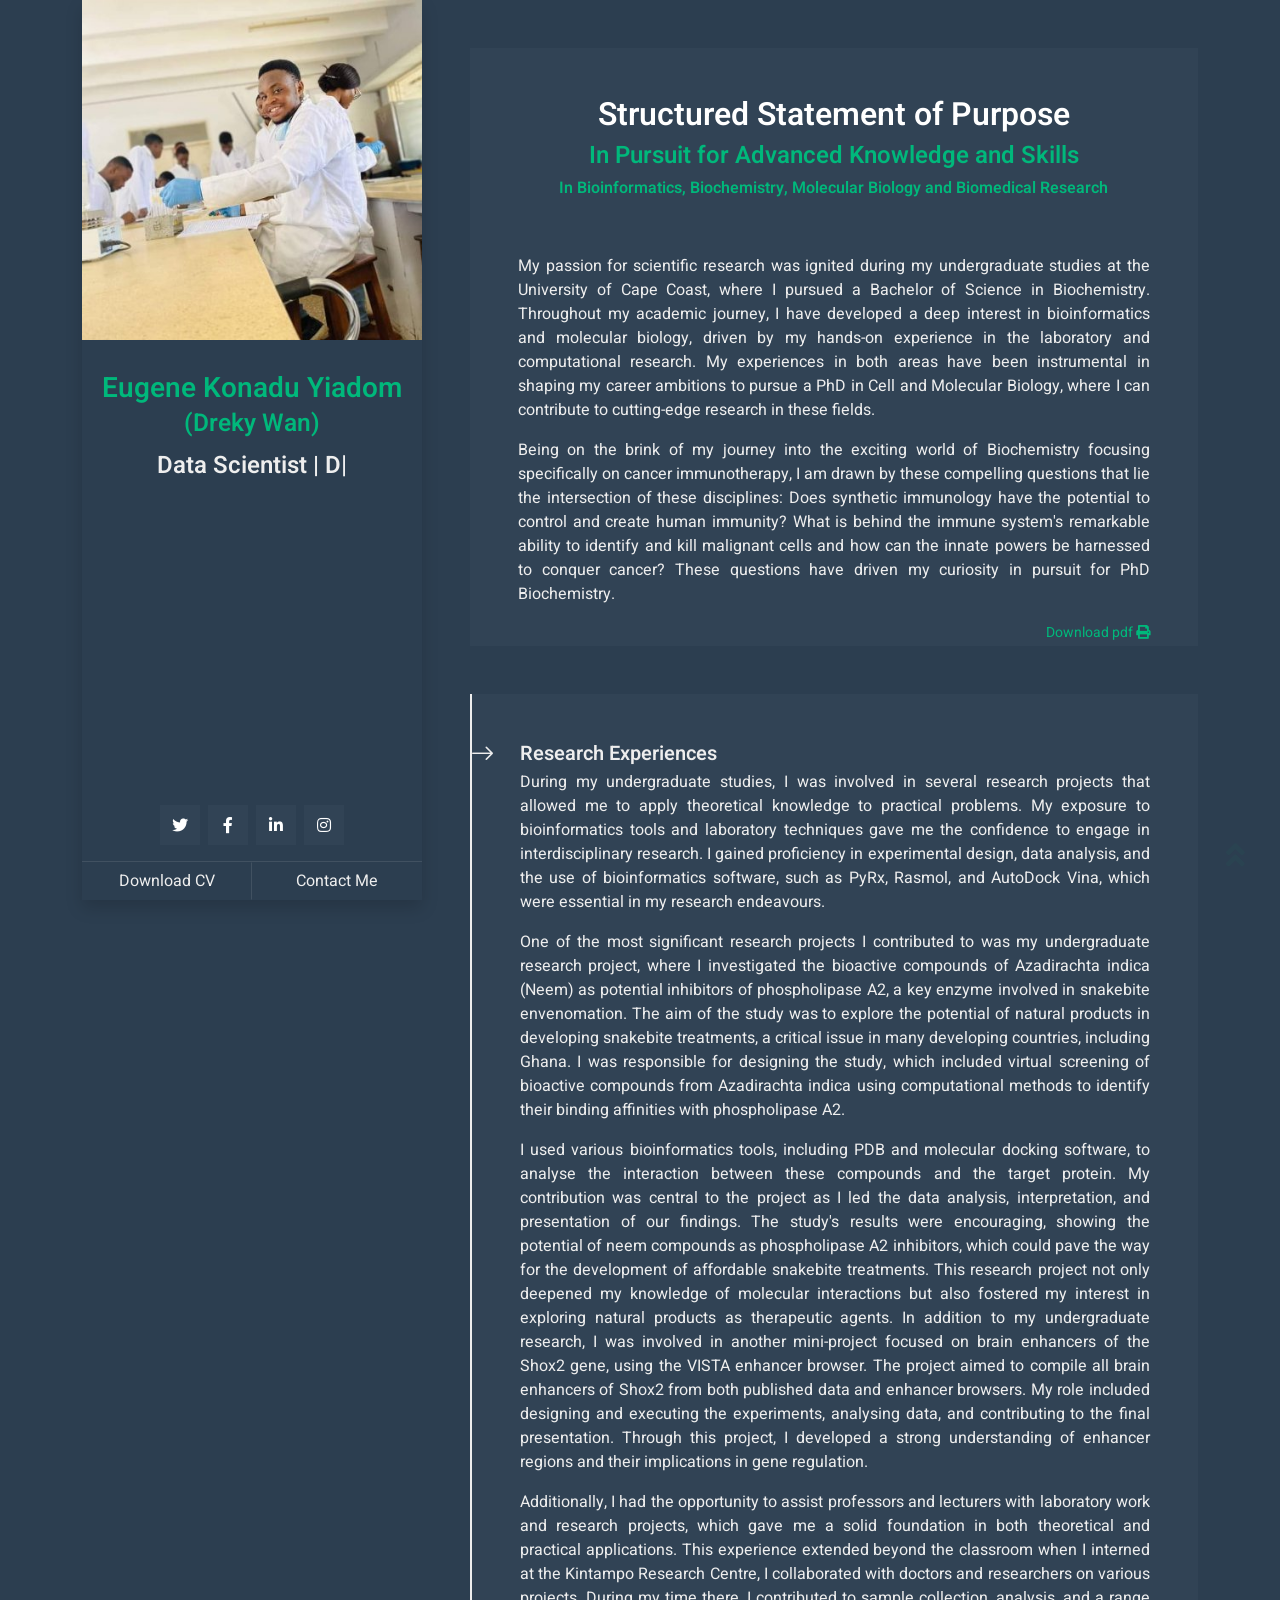
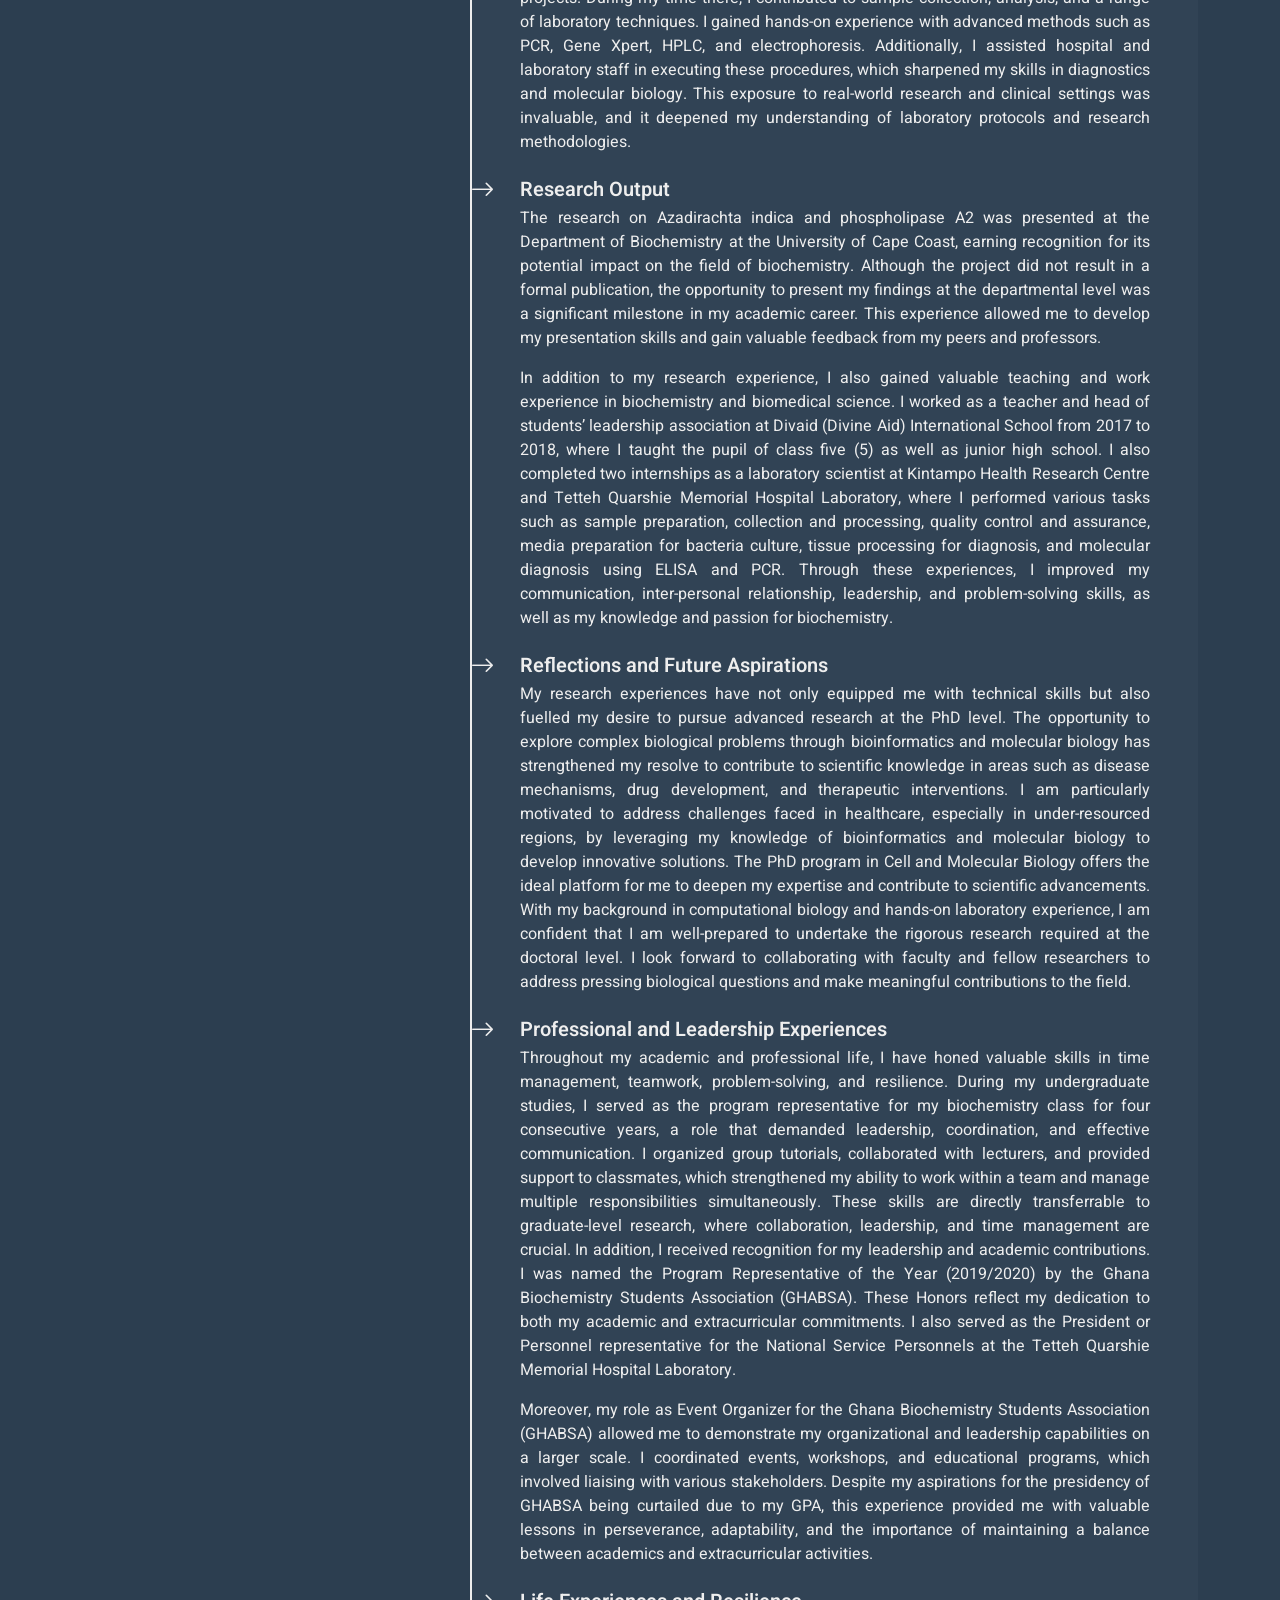
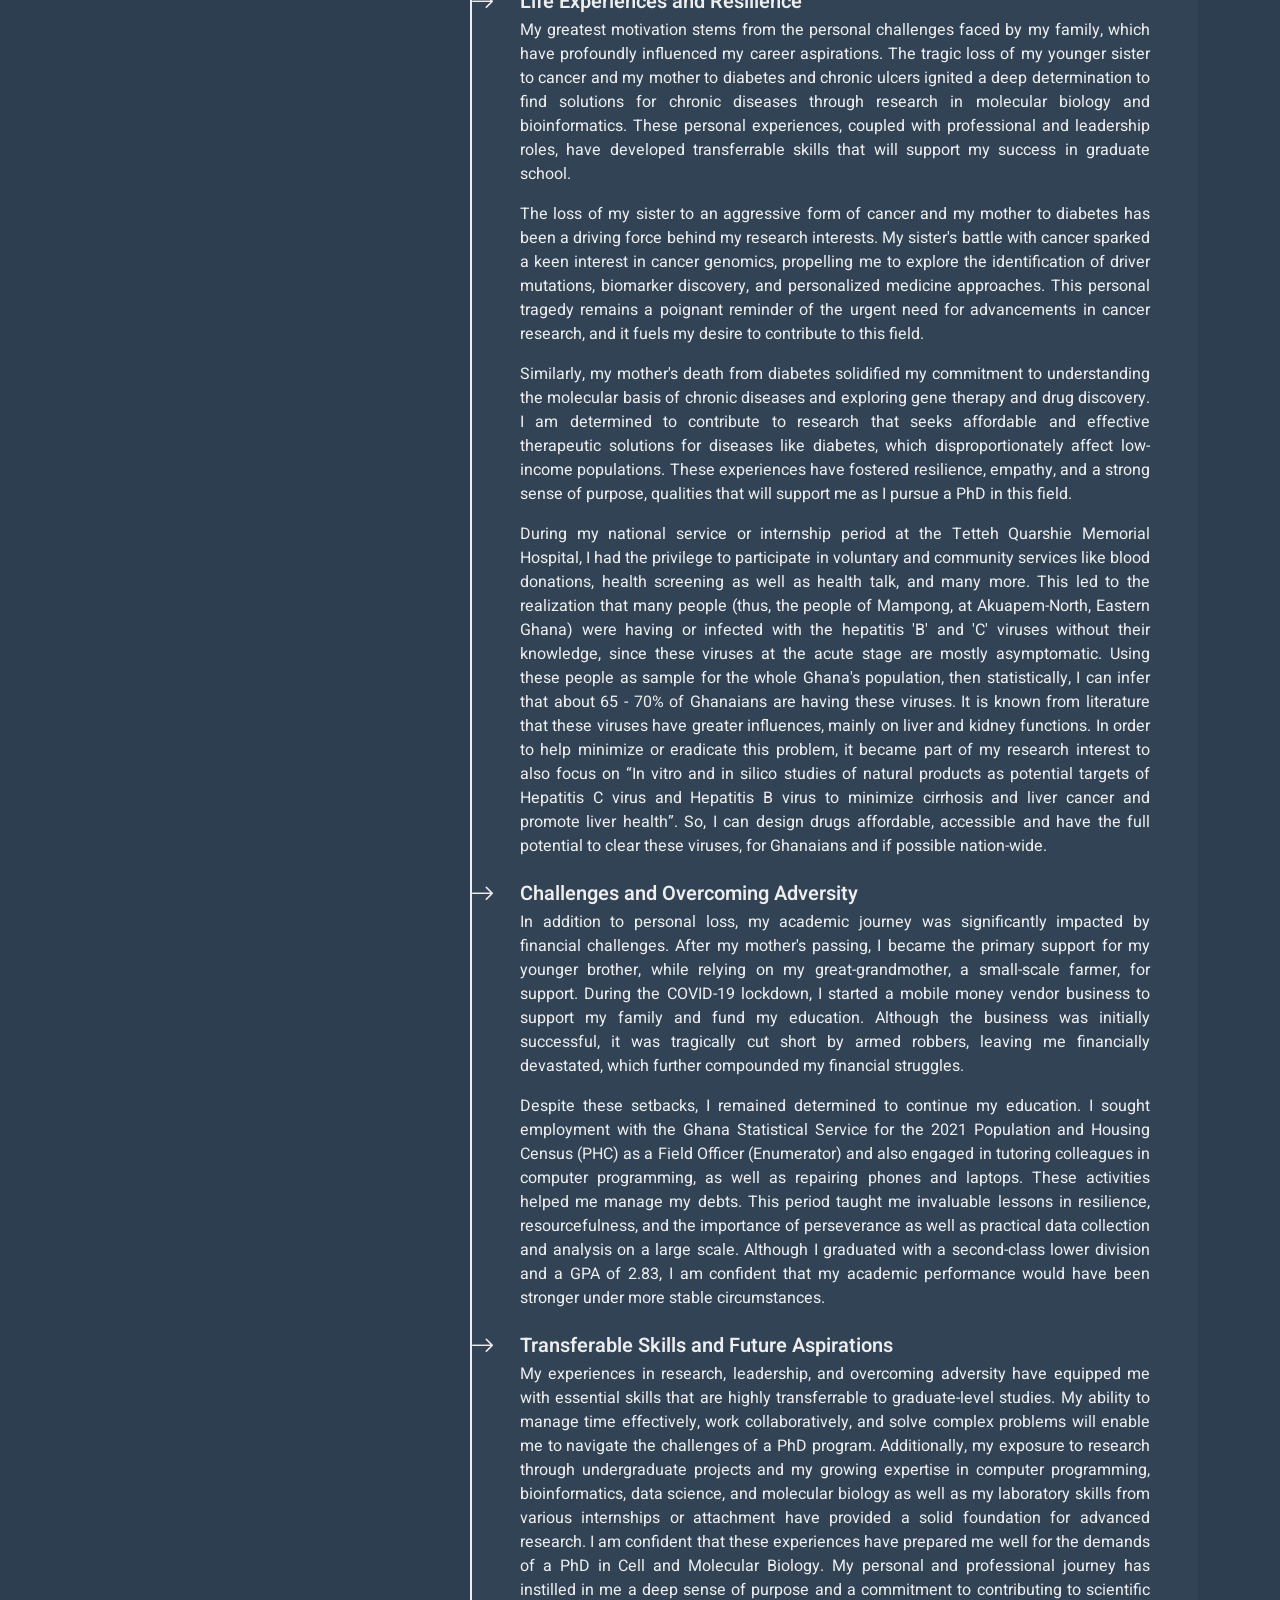
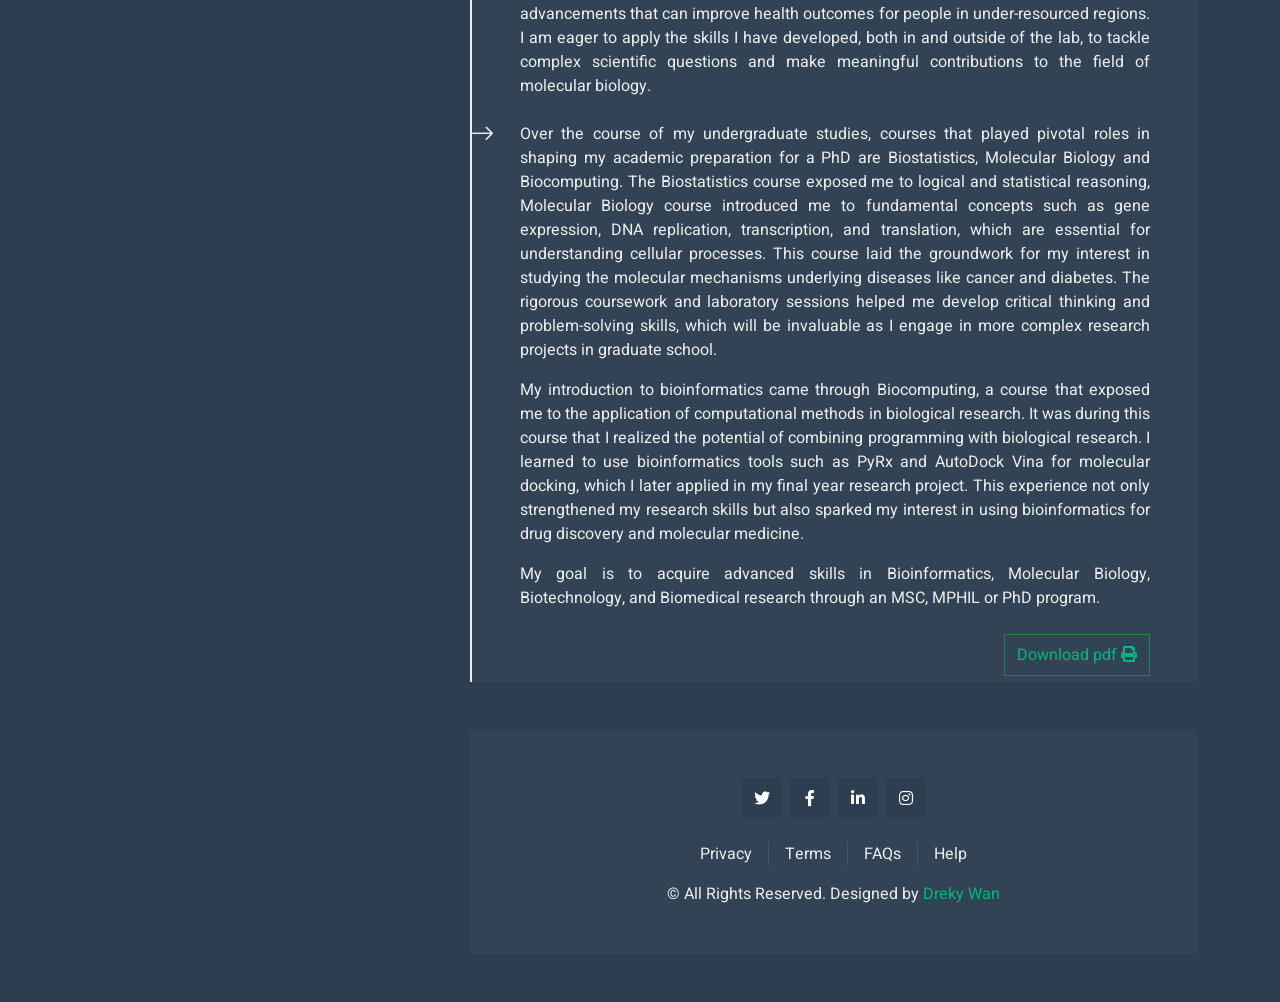
==== eky.html @ 6a7ea785 "Add files via upload" ====
<!DOCTYPE html>
<html lang="en">
    <head>
        <met#aeb3b8et="utf-8">
        <title>Statement of Purpose</title>
        <meta content="width=device-width, initial-scale=1.0" name="viewport">
        <meta name="keywords" content="dreky, wan, dreky wan, drek-tech, drek, tech, drek tech, drek-tech foundation, drek tech foundation, Eugene, Konadu, Yiadom, eugene, konadu, yiadom, Eugene Konadu, Eugene Konadu Yiadom, Github, hub, foundation">
        <meta content="dreky, wan, dreky wan, drek-tech, drek, tech, drek tech, drek-tech foundation, drek tech foundation, Eugene, Konadu, Yiadom, eugene, konadu, yiadom, Eugene Konadu, Eugene Konadu Yiadom, Github, hub, foundation" name="description">

        <!-- Favicon -->
        <link href="img/logo.jpeg" rel="icon">

        <!-- Google Web Fonts -->
        <link rel="preconnect" href="https://fonts.googleapis.com">
        <link rel="preconnect" href="https://fonts.gstatic.com" crossorigin>
        <link href="https://fonts.googleapis.com/css2?family=Heebo:wght@300;400;500;600;700&display=swap" rel="stylesheet">

        <!-- Icon Font Stylesheet -->
        <link href="https://cdnjs.cloudflare.com/ajax/libs/font-awesome/5.10.0/css/all.min.css" rel="stylesheet">
        <link href="https://cdn.jsdelivr.net/npm/bootstrap-icons@1.4.1/font/bootstrap-icons.css" rel="stylesheet">

        <!-- Libraries Stylesheet -->
        <link href="lib/owlcarousel/assets/owl.carousel.min.css" rel="stylesheet">
        <link href="lib/lightbox/css/lightbox.min.css" rel="stylesheet">
        <link href="lib/animate/animate.min.css" rel="stylesheet">

        <!-- Customized Bootstrap Stylesheet -->
        <link href="css/bootstrap.min.css" rel="stylesheet">

        <!-- Template Stylesheet -->
        <link href="css/style.css" rel="stylesheet">
    </head>

    <body>
        <!-- Spinner Start -->
        <div id="spinner" class="show bg-white position-fixed translate-middle w-100 vh-100 top-50 start-50 d-flex align-items-center justify-content-center background-color-layer" style="background-image: url('img/dw3.jpg')">
            <div class="spinner-border text-primary" style="width: 3rem; height: 3rem;" role="status">
                <span class="sr-only">Loading...</span>
            </div>
        </div>
        <!-- Spinner End -->

        <div class="container">
            <div class="row g-5">
                <div class="col-lg-4 sticky-lg-top vh-100 mt-5">
                    <div class="d-flex flex-column h-100 text-center overflow-auto shadow">
                        <a target="_blank" href="eky.html"><img class="w-100 img-fluid mb-4" src="img/dreky.jpg" alt="Image"></a>
                        <h3 class="text-primary mt-2">
                            <a target="" href="eky.html">Eugene Konadu Yiadom <br /><small>(Dreky Wan)</small></a>
                        </h3>
                        <div class="mb-4" style="height: 22px;">
                            <h4 class="typed-text-output d-inline-block text-light"></h4>
                            <div class="typed-text d-none">Data Scientist | Data Analyst | Web Developer (Full stack) | Research Analyst | Research Assistant</div>
                        </div>
                        <div class="d-flex justify-content-center mt-auto mb-3">
                            <a class="btn btn-secondary btn-square mx-1" href="https://twitter.com/EugeneKonaduYi1"><i class="fab fa-twitter"></i></a>
                            <a class="btn btn-secondary btn-square mx-1" href="https://www.facebook.com/eugene.konadu.14"><i class="fab fa-facebook-f"></i></a>
                            <a class="btn btn-secondary btn-square mx-1" href="https://www.linkedin.com/in/dreky"><i class="fab fa-linkedin-in"></i></a>
                            <a class="btn btn-secondary btn-square mx-1" href="https://www.instagram.com/dreky_wan"><i class="fab fa-instagram"></i></a>
                        </div>
                        <div class="d-flex align-items-end justify-content-between border-top">
                            <a href="img/Resume_or_CV.pdf" target="_blank" class="btn w-50 border-end">Download CV</a>
                            <a href="#contact" class="btn w-50 btn-scroll">Contact Me</a>
                        </div>
                    </div>
                </div>
                <div class="col-lg-8">
                    <!-- Project head Start -->
                    <section class="wow fadeInUp mt-5" data-wow-delay="0.1s">
                        <div class="bg-secondary text-center p-5">
                            <h2 class="text-white font-weight-bold">Structured Statement of Purpose</h2>
                            <h4 class="text-primary">In Pursuit for Advanced Knowledge and Skills</h4>
                            <h6 class="text-primary">In Bioinformatics, Biochemistry, Molecular Biology and Biomedical Research</h6>
                        </div>
                        <div class="bg-secondary px-5 pb-4">
                            <p class="text-justify" style="text-align: justify;">My passion for scientific research was ignited during my undergraduate studies at the University of Cape Coast, where I pursued a Bachelor of Science in Biochemistry. Throughout my academic journey, I have developed a deep interest in bioinformatics and molecular biology, driven by my hands-on experience in the laboratory and computational research. My experiences in both areas have been instrumental in shaping my career ambitions to pursue a PhD in Cell and Molecular Biology, where I can contribute to cutting-edge research in these fields.
                            </p>
                            <p class="text-justify" style="text-align: justify;">Being on the brink of my journey into the exciting world of Biochemistry focusing specifically on cancer immunotherapy, I am drawn by these compelling questions that lie the intersection of these disciplines: Does synthetic immunology have the potential to control and create human immunity? What is behind the immune system's remarkable ability to identify and kill malignant cells and how can the innate powers be harnessed to conquer cancer? These questions have driven my curiosity in pursuit for PhD Biochemistry.
                            </p>
                            
                            <small class=" float-end"><a href="img/Structured-Statement-of-purpose.pdf" target="_blank">Download pdf <i class="fa fa-print"></i></a></small>
                        </div>
                    </section>
                    <!-- Project head End -->
                    
                    <!-- Project Start -->
                    <section class="wow fadeInUp mt-5" data-wow-delay="0.1s">
                        <div class="bg-secondary border-start border-2 border-light p-5">
                            <div class="position-relative mb-4 text-justify" style="text-align: justify;">
                                <span class="bi bi-arrow-right fs-4 text-light position-absolute" style="top: -5px; left: -50px;"></span>
                                <h5 class="mb-1">Research Experiences</h5>
                                <p>
                                    During my undergraduate studies, I was involved in several research projects that allowed me to apply theoretical knowledge to practical problems. My exposure to bioinformatics tools and laboratory techniques gave me the confidence to engage in interdisciplinary research. I gained proficiency in experimental design, data analysis, and the use of bioinformatics software, such as PyRx, Rasmol, and AutoDock Vina, which were essential in my research endeavours.
                                </p>
                                <p>
                                    One of the most significant research projects I contributed to was my undergraduate research project, where I investigated the bioactive compounds of Azadirachta indica (Neem) as potential inhibitors of phospholipase A2, a key enzyme involved in snakebite envenomation. The aim of the study was to explore the potential of natural products in developing snakebite treatments, a critical issue in many developing countries, including Ghana. I was responsible for designing the study, which included virtual screening of bioactive compounds from Azadirachta indica using computational methods to identify their binding affinities with phospholipase A2.
                                </p>
                                <p>
                                    I used various bioinformatics tools, including PDB and molecular docking software, to analyse the interaction between these compounds and the target protein. My contribution was central to the project as I led the data analysis, interpretation, and presentation of our findings. The study's results were encouraging, showing the potential of neem compounds as phospholipase A2 inhibitors, which could pave the way for the development of affordable snakebite treatments. This research project not only deepened my knowledge of molecular interactions but also fostered my interest in exploring natural products as therapeutic agents. In addition to my undergraduate research, I was involved in another mini-project focused on brain enhancers of the Shox2 gene, using the VISTA enhancer browser. The project aimed to compile all brain enhancers of Shox2 from both published data and enhancer browsers. My role included designing and executing the experiments, analysing data, and contributing to the final presentation. Through this project, I developed a strong understanding of enhancer regions and their implications in gene regulation.
                                </p>
                                <p>
                                    Additionally, I had the opportunity to assist professors and lecturers with laboratory work and research projects, which gave me a solid foundation in both theoretical and practical applications. This experience extended beyond the classroom when I interned at the Kintampo Research Centre, I collaborated with doctors and researchers on various projects. During my time there, I contributed to sample collection, analysis, and a range of laboratory techniques. I gained hands-on experience with advanced methods such as PCR, Gene Xpert, HPLC, and electrophoresis. Additionally, I assisted hospital and laboratory staff in executing these procedures, which sharpened my skills in diagnostics and molecular biology. This exposure to real-world research and clinical settings was invaluable, and it deepened my understanding of laboratory protocols and research methodologies.
                                </p>
                            </div>
                            <div class="position-relative mb-4 text-justify" style="text-align: justify;">
                                <span class="bi bi-arrow-right fs-4 text-light position-absolute" style="top: -5px; left: -50px;"></span>
                                <h5 class="mb-1">Research Output</h5>
                                <p>
                                    The research on Azadirachta indica and phospholipase A2 was presented at the Department of Biochemistry at the University of Cape Coast, earning recognition for its potential impact on the field of biochemistry. Although the project did not result in a formal publication, the opportunity to present my findings at the departmental level was a significant milestone in my academic career. This experience allowed me to develop my presentation skills and gain valuable feedback from my peers and professors.
                                </p>
                                <p>
                                    In addition to my research experience, I also gained valuable teaching and work experience in biochemistry and biomedical science. I worked as a teacher and head of students’ leadership association at Divaid (Divine Aid) International School from 2017 to 2018, where I taught the pupil of class five (5) as well as junior high school. I also completed two internships as a laboratory scientist at Kintampo Health Research Centre and Tetteh Quarshie Memorial Hospital Laboratory, where I performed various tasks such as sample preparation, collection and processing, quality control and assurance, media preparation for bacteria culture, tissue processing for diagnosis, and molecular diagnosis using ELISA and PCR. Through these experiences, I improved my communication, inter-personal relationship, leadership, and problem-solving skills, as well as my knowledge and passion for biochemistry.
                                </p>
                            </div>
                            <div class="position-relative mb-4 text-justify" style="text-align: justify;">
                                <span class="bi bi-arrow-right fs-4 text-light position-absolute" style="top: -5px; left: -50px;"></span>
                                <h5 class="mb-1">Reflections and Future Aspirations</h5>
                                <p>
                                    My research experiences have not only equipped me with technical skills but also fuelled my desire to pursue advanced research at the PhD level. The opportunity to explore complex biological problems through bioinformatics and molecular biology has strengthened my resolve to contribute to scientific knowledge in areas such as disease mechanisms, drug development, and therapeutic interventions. I am particularly motivated to address challenges faced in healthcare, especially in under-resourced regions, by leveraging my knowledge of bioinformatics and molecular biology to develop innovative solutions. The PhD program in Cell and Molecular Biology offers the ideal platform for me to deepen my expertise and contribute to scientific advancements. With my background in computational biology and hands-on laboratory experience, I am confident that I am well-prepared to undertake the rigorous research required at the doctoral level. I look forward to collaborating with faculty and fellow researchers to address pressing biological questions and make meaningful contributions to the field.
                                </p>
                            </div>
                            <div class="position-relative mb-4 text-justify" style="text-align: justify;">
                                <span class="bi bi-arrow-right fs-4 text-light position-absolute" style="top: -5px; left: -50px;"></span>
                                <h5 class="mb-1">Professional and Leadership Experiences</h5>
                                <p>
                                    Throughout my academic and professional life, I have honed valuable skills in time management, teamwork, problem-solving, and resilience. During my undergraduate studies, I served as the program representative for my biochemistry class for four consecutive years, a role that demanded leadership, coordination, and effective communication. I organized group tutorials, collaborated with lecturers, and provided support to classmates, which strengthened my ability to work within a team and manage multiple responsibilities simultaneously. These skills are directly transferrable to graduate-level research, where collaboration, leadership, and time management are crucial. In addition, I received recognition for my leadership and academic contributions. I was named the Program Representative of the Year (2019/2020) by the Ghana Biochemistry Students Association (GHABSA). These Honors reflect my dedication to both my academic and extracurricular commitments. I also served as the President or Personnel representative for the National Service Personnels at the Tetteh Quarshie Memorial Hospital Laboratory.
                                </p>
                                <p>
                                    Moreover, my role as Event Organizer for the Ghana Biochemistry Students Association (GHABSA) allowed me to demonstrate my organizational and leadership capabilities on a larger scale. I coordinated events, workshops, and educational programs, which involved liaising with various stakeholders. Despite my aspirations for the presidency of GHABSA being curtailed due to my GPA, this experience provided me with valuable lessons in perseverance, adaptability, and the importance of maintaining a balance between academics and extracurricular activities.
                                </p>
                            </div>
                            <div class="position-relative mb-4 text-justify" style="text-align: justify;">
                                <span class="bi bi-arrow-right fs-4 text-light position-absolute" style="top: -5px; left: -50px;"></span>
                                <h5 class="mb-1">Life Experiences and Resilience</h5>
                                <p>
                                    My greatest motivation stems from the personal challenges faced by my family, which have profoundly influenced my career aspirations. The tragic loss of my younger sister to cancer and my mother to diabetes and chronic ulcers ignited a deep determination to find solutions for chronic diseases through research in molecular biology and bioinformatics. These personal experiences, coupled with professional and leadership roles, have developed transferrable skills that will support my success in graduate school.
                                </p>
                                <p>
                                    The loss of my sister to an aggressive form of cancer and my mother to diabetes has been a driving force behind my research interests. My sister's battle with cancer sparked a keen interest in cancer genomics, propelling me to explore the identification of driver mutations, biomarker discovery, and personalized medicine approaches. This personal tragedy remains a poignant reminder of the urgent need for advancements in cancer research, and it fuels my desire to contribute to this field.
                                </p>
                                <p>
                                    Similarly, my mother's death from diabetes solidified my commitment to understanding the molecular basis of chronic diseases and exploring gene therapy and drug discovery. I am determined to contribute to research that seeks affordable and effective therapeutic solutions for diseases like diabetes, which disproportionately affect low-income populations. These experiences have fostered resilience, empathy, and a strong sense of purpose, qualities that will support me as I pursue a PhD in this field.
                                </p>
                                <p>
                                    During my national service or internship period at the Tetteh Quarshie Memorial Hospital, I had the privilege to participate in voluntary and community services like blood donations, health screening as well as health talk, and many more. This led to the realization that many people (thus, the people of Mampong, at Akuapem-North, Eastern Ghana) were having or infected with the hepatitis 'B' and 'C' viruses without their knowledge, since these viruses at the acute stage are mostly asymptomatic. Using these people as sample for the whole Ghana's population, then statistically, I can infer that about 65 - 70% of Ghanaians are having these viruses. It is known from literature that these viruses have greater influences, mainly on liver and kidney functions. In order to help minimize or eradicate this problem, it became part of my research interest to also focus on “In vitro and in silico studies of natural products as potential targets of Hepatitis C virus and Hepatitis B virus to minimize cirrhosis and liver cancer and promote liver health”. So, I can design drugs affordable, accessible and have the full potential to clear these viruses, for Ghanaians and if possible nation-wide.
                                </p>
                            </div>
                            <div class="position-relative mb-4 text-justify" style="text-align: justify;">
                                <span class="bi bi-arrow-right fs-4 text-light position-absolute" style="top: -5px; left: -50px;"></span>
                                <h5 class="mb-1">Challenges and Overcoming Adversity</h5>
                                <p>
                                    In addition to personal loss, my academic journey was significantly impacted by financial challenges. After my mother's passing, I became the primary support for my younger brother, while relying on my great-grandmother, a small-scale farmer, for support. During the COVID-19 lockdown, I started a mobile money vendor business to support my family and fund my education. Although the business was initially successful, it was tragically cut short by armed robbers, leaving me financially devastated, which further compounded my financial struggles.
                                </p>
                                <p>
                                    Despite these setbacks, I remained determined to continue my education. I sought employment with the Ghana Statistical Service for the 2021 Population and Housing Census (PHC) as a Field Officer (Enumerator) and also engaged in tutoring colleagues in computer programming, as well as repairing phones and laptops. These activities helped me manage my debts. This period taught me invaluable lessons in resilience, resourcefulness, and the importance of perseverance as well as practical data collection and analysis on a large scale. Although I graduated with a second-class lower division and a GPA of 2.83, I am confident that my academic performance would have been stronger under more stable circumstances.
                                </p>
                            </div>
                            <div class="position-relative mb-4 text-justify" style="text-align: justify;">
                                <span class="bi bi-arrow-right fs-4 text-light position-absolute" style="top: -5px; left: -50px;"></span>
                                <h5 class="mb-1">Transferable Skills and Future Aspirations</h5>
                                <p>
                                    My experiences in research, leadership, and overcoming adversity have equipped me with essential skills that are highly transferrable to graduate-level studies. My ability to manage time effectively, work collaboratively, and solve complex problems will enable me to navigate the challenges of a PhD program. Additionally, my exposure to research through undergraduate projects and my growing expertise in computer programming, bioinformatics, data science, and molecular biology as well as my laboratory skills from various internships or attachment have provided a solid foundation for advanced research. I am confident that these experiences have prepared me well for the demands of a PhD in Cell and Molecular Biology. My personal and professional journey has instilled in me a deep sense of purpose and a commitment to contributing to scientific advancements that can improve health outcomes for people in under-resourced regions. I am eager to apply the skills I have developed, both in and outside of the lab, to tackle complex scientific questions and make meaningful contributions to the field of molecular biology.
                                </p>
                            </div>
                            <div class="position-relative mb-4 text-justify" style="text-align: justify;">
                                <span class="bi bi-arrow-right fs-4 text-light position-absolute" style="top: -5px; left: -50px;"></span>
                                <h5 class="mb-1"></h5>
                                <p>
                                    Over the course of my undergraduate studies, courses that played pivotal roles in shaping my academic preparation for a PhD are Biostatistics, Molecular Biology and Biocomputing. The Biostatistics course exposed me to logical and statistical reasoning, Molecular Biology course introduced me to fundamental concepts such as gene expression, DNA replication, transcription, and translation, which are essential for understanding cellular processes. This course laid the groundwork for my interest in studying the molecular mechanisms underlying diseases like cancer and diabetes. The rigorous coursework and laboratory sessions helped me develop critical thinking and problem-solving skills, which will be invaluable as I engage in more complex research projects in graduate school.
                                </p>
                                <p>
                                    My introduction to bioinformatics came through Biocomputing, a course that exposed me to the application of computational methods in biological research. It was during this course that I realized the potential of combining programming with biological research. I learned to use bioinformatics tools such as PyRx and AutoDock Vina for molecular docking, which I later applied in my final year research project. This experience not only strengthened my research skills but also sparked my interest in using bioinformatics for drug discovery and molecular medicine.
                                </p><p>
                                    My goal is to acquire advanced skills in Bioinformatics, Molecular Biology, Biotechnology, and Biomedical research through an MSC, MPHIL or PhD program.
                                </p>
                            </div>
                            <div class="position-relative mb-4">
                                <button type="button" class="btn btn-outline-success py-2 position-absolute top-0 end-0 mb-5"><a href="img/Structured-Statement-of-purpose.pdf" target="_blank">Download pdf <i class="fa fa-print"></i></a></button>
                            </div>
                        </div>
                    </section>
                    <!-- Project End -->

                    <!-- Footer Start -->
                    <section class="wow fadeIn mt-5" data-wow-delay="0.1s">
                        <div class="bg-secondary text-light text-center p-5">
                            <div class="d-flex justify-content-center mb-4">
                                <a class="btn btn-dark btn-square mx-1" href="https://twitter.com/EugeneKonaduYi1"><i class="fab fa-twitter"></i></a>
                                <a class="btn btn-dark btn-square mx-1" href="https://www.facebook.com/eugene.konadu.14"><i class="fab fa-facebook-f"></i></a>
                                <a class="btn btn-dark btn-square mx-1" href="https://www.linkedin.com/in/eugene-konadu-yiadom-11b4b5151?utm_source=share&utm_campaign=share_via&utm_content=profile&utm_medium=android_app"><i class="fab fa-linkedin-in"></i></a>
                                <a class="btn btn-dark btn-square mx-1" href="https://www.instagram.com/dreky_wan"><i class="fab fa-instagram"></i></a>
                            </div>
                            <div class="d-flex justify-content-center mb-3">
                                <a class="text-light px-3 border-end" href="#">Privacy</a>
                                <a class="text-light px-3 border-end" href="#">Terms</a>
                                <a class="text-light px-3 border-end" href="#">FAQs</a>
                                <a class="text-light px-3" href="#">Help</a>
                            </div>
							
                            <!--/*** This template is free as long as you keep the footer author’s credit link/attribution link/backlink. If you'd like to use the template without the footer author’s credit link/attribution link/backlink, you can purchase the Credit Removal License from "https://htmlcodex.com/credit-removal". Thank you for your support. ***/-->
							<p class="m-0">&copy; All Rights Reserved. Designed by <a href="https://htmlcodex.com">Dreky Wan</a></p>
                        </div>
                    </section>
                    <!-- Footer End -->
                </div>
            </div>
        </div>

        
        <!-- Back to Top -->
        <a href="#" class="back-to-top"><i class="fa fa-angle-double-up"></i></a>
        
        <!-- JavaScript Libraries -->
        <script src="https://code.jquery.com/jquery-3.4.1.min.js"></script>
        <script src="https://stackpath.bootstrapcdn.com/bootstrap/4.4.1/js/bootstrap.bundle.min.js"></script>
        <script src="lib/wow/wow.min.js"></script>
        <script src="lib/typed/typed.min.js"></script>
        <script src="lib/easing/easing.min.js"></script>
        <script src="lib/waypoints/waypoints.min.js"></script>
        <script src="lib/counterup/counterup.min.js"></script>
        <script src="lib/owlcarousel/owl.carousel.min.js"></script>
        <script src="lib/isotope/isotope.pkgd.min.js"></script>
        <script src="lib/lightbox/js/lightbox.min.js"></script>

        <!-- Contact Javascript File -->
        <script src="mail/jqBootstrapValidation.min.js"></script>
        <script src="mail/contact.js"></script>

        <!-- Template Javascript -->
        <script src="js/main.js"></script>
    </body>
</html>
---- css/style.css ----
/********** Template CSS **********/
:root {
  --primary: #00b87b;
  --secondary: #314355;
  --light: #f2f2f2;
  --dark: #2c3e50;
}

#spinner {
  opacity: 0;
  visibility: hidden;
  transition: opacity 0.5s ease-out, visibility 0s linear 0.5s;
  z-index: 99999;
}

#spinner.show {
  transition: opacity 0.5s ease-out, visibility 0s linear 0s;
  visibility: visible;
  opacity: 1;
}

.background-color-layer {
  background-size: cover;
  opacity: 0.15;
  background-repeat: no-repeat;
  position: absolute;
  z-index: -1;
  top: 0;
  width: 100%;
  left: 0;
  right: 0;
  bottom: 30%;
  box-shadow: inset 0 -40px 60px 10px #58a4b4;
}

.background-color-layer {
  background-image: -webkit-linear-gradient(top, #58a4b4, #ff6975);
  background-image: -o-linear-gradient(top, #58a4b4 0, #ff6975 100%);
  background-image: linear-gradient(180deg, #58a4b4 0, #ff6975);
  background-repeat: repeat-x;
  filter: progid:DXImageTransform.Microsoft.gradient(startColorstr="#FF58A4B4",endColorstr="#FFFF6975",GradientType=0);
}

@media (max-width: 991.98px) {
  .sticky-lg-top.vh-100 {
    height: 100% !important;
  }
}

.fw-semi-bold {
  font-weight: 600;
}

.fw-medium {
  font-weight: 500;
}

.btn-square {
  width: 40px;
  height: 40px;
}

.btn-sm-square {
  width: 30px;
  height: 30px;
}

.btn-lg-square {
  width: 50px;
  height: 50px;
}

.btn-square,
.btn-sm-square,
.btn-lg-square {
  padding: 0;
  display: flex;
  align-items: center;
  justify-content: center;
}

.btn.btn-primary {
  color: #ffffff;
}

.typed-cursor {
  font-size: 25px;
  color: var(--light);
}

.back-to-top {
  position: fixed;
  display: none;
  width: 30px;
  height: 30px;
  text-align: center;
  line-height: 1;
  font-size: 30px;
  right: 30px;
  bottom: 30px;
  transition: background 0.5s;
  z-index: 11;
}

.back-to-top i {
  color: var(--primary);
}

.back-to-top i:hover {
  color: var(--dark);
}

.back-to-top {
  -webkit-animation: action 1s infinite alternate;
  animation: action 1s infinite alternate;
}

@-webkit-keyframes action {
  0% {
    transform: translateY(0);
  }

  100% {
    transform: translateY(-15px);
  }
}

@keyframes action {
  0% {
    transform: translateY(0);
  }

  100% {
    transform: translateY(-15px);
  }
}

.title {
  position: relative;
}

.title::before {
  position: absolute;
  content: "";
  width: 10px;
  height: 10px;
  bottom: -4px;
  left: 0;
  border: 2px solid var(--light);
  border-radius: 10px;
}

.title::after {
  position: absolute;
  content: "";
  width: 50px;
  height: 2px;
  bottom: 0;
  left: 15px;
  border-radius: 2px;
  background: var(--light);
}

.progress {
  height: 5px;
}

.progress .progress-bar {
  width: 0px;
  transition: 2s;
}

.service-item {
  padding: 30px;
  text-align: center;
  background: var(--secondary);
}

.service-item i {
  width: 75px;
  height: 75px;
  display: flex;
  align-items: center;
  justify-content: center;
  background: var(--light);
  color: var(--primary);
  transition: 0.5s;
}

.service-item:hover i {
  background: var(--primary);
  color: var(--light);
}

.portfolio-item .portfolio-btn {
  position: absolute;
  width: 0;
  height: 0;
  top: 50%;
  left: 50%;
  font-size: 90px;
  background: rgba(44, 62, 80, 0.9);
  opacity: 0;
  transition: 0.5s;
}

.portfolio-item:hover .portfolio-btn {
  opacity: 1;
  width: calc(100% - 60px);
  height: calc(100% - 60px);
  top: 30px;
  left: 30px;
}

.portfolio-item i {
  opacity: 0;
  transition: 0.3s;
  transition-delay: 0.3s;
}

.portfolio-item:hover i {
  opacity: 1;
}

.testimonial-carousel .owl-dots {
  margin-top: 25px;
  text-align: center;
}

.testimonial-carousel .owl-dot {
  display: inline-block;
  margin: 0 5px;
  width: 15px;
  height: 15px;
  background: var(--light);
}

.testimonial-carousel .owl-dot.active {
  background: var(--primary);
}
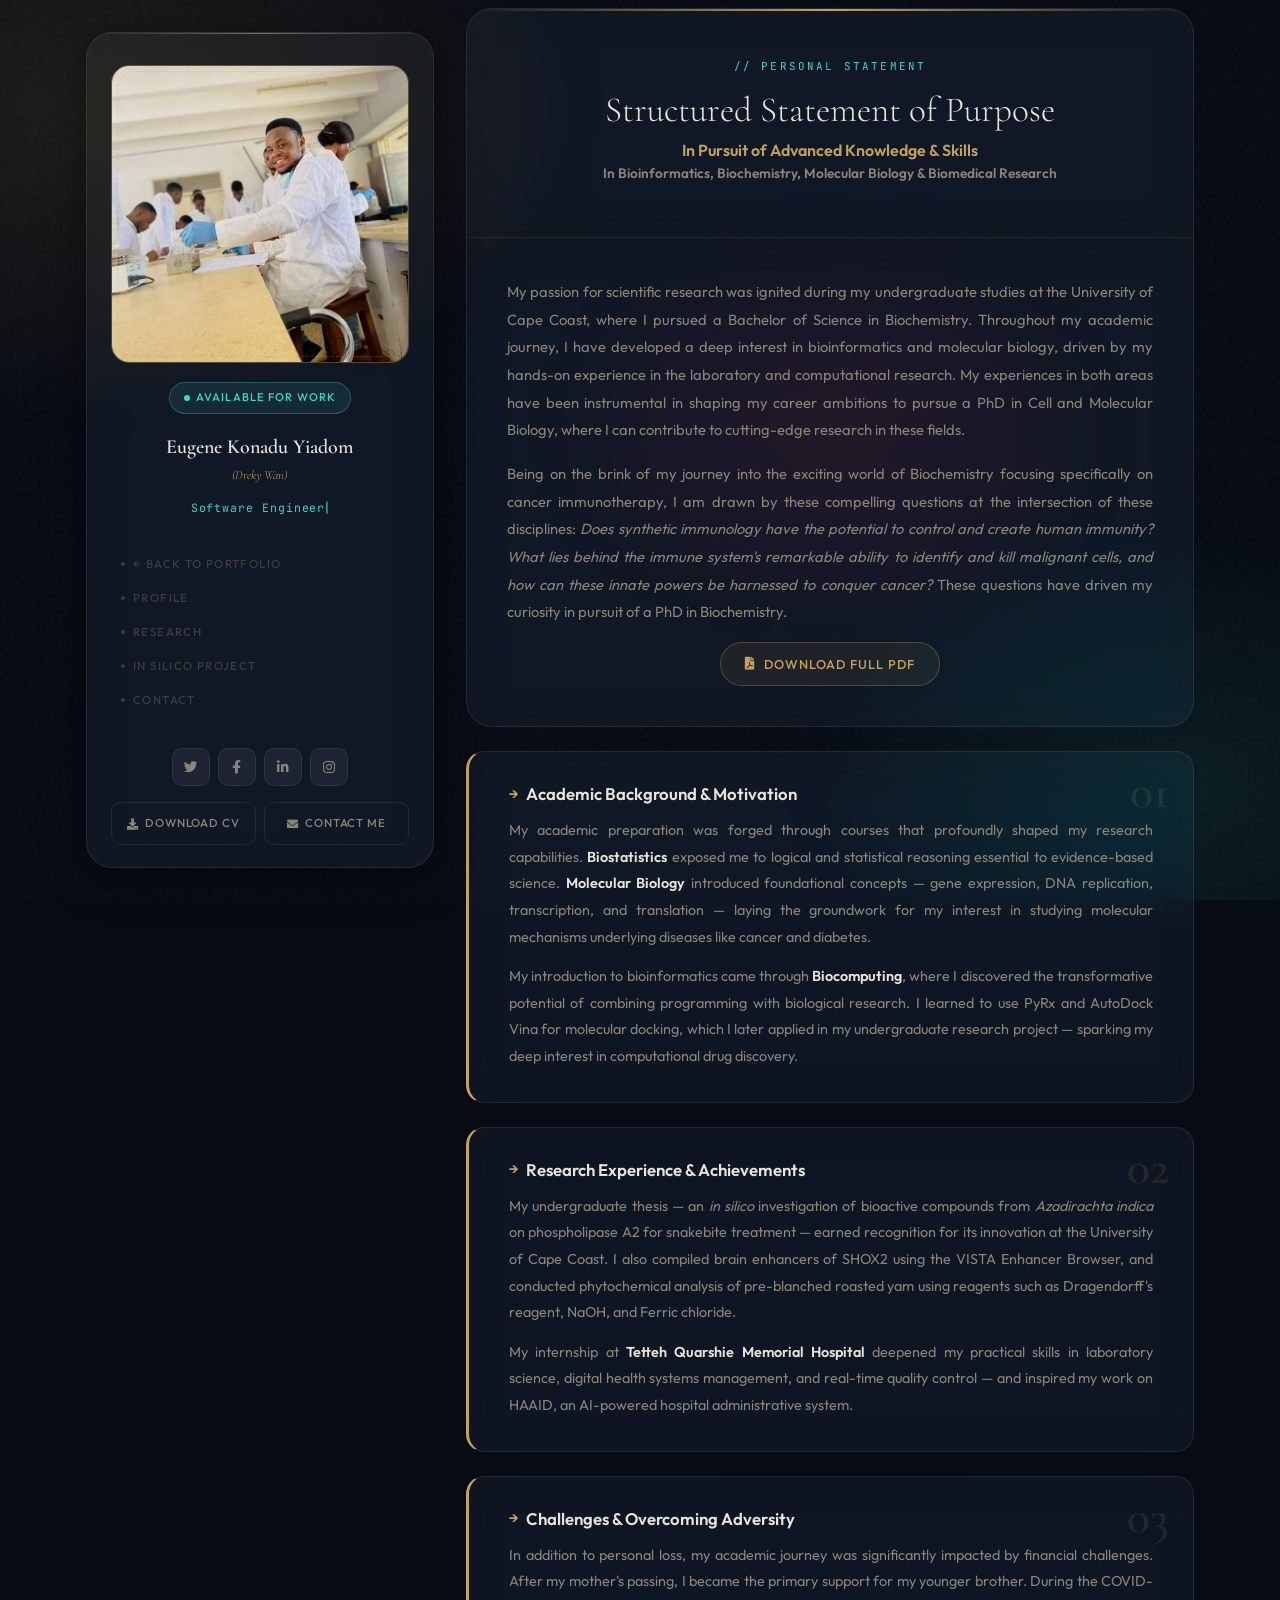
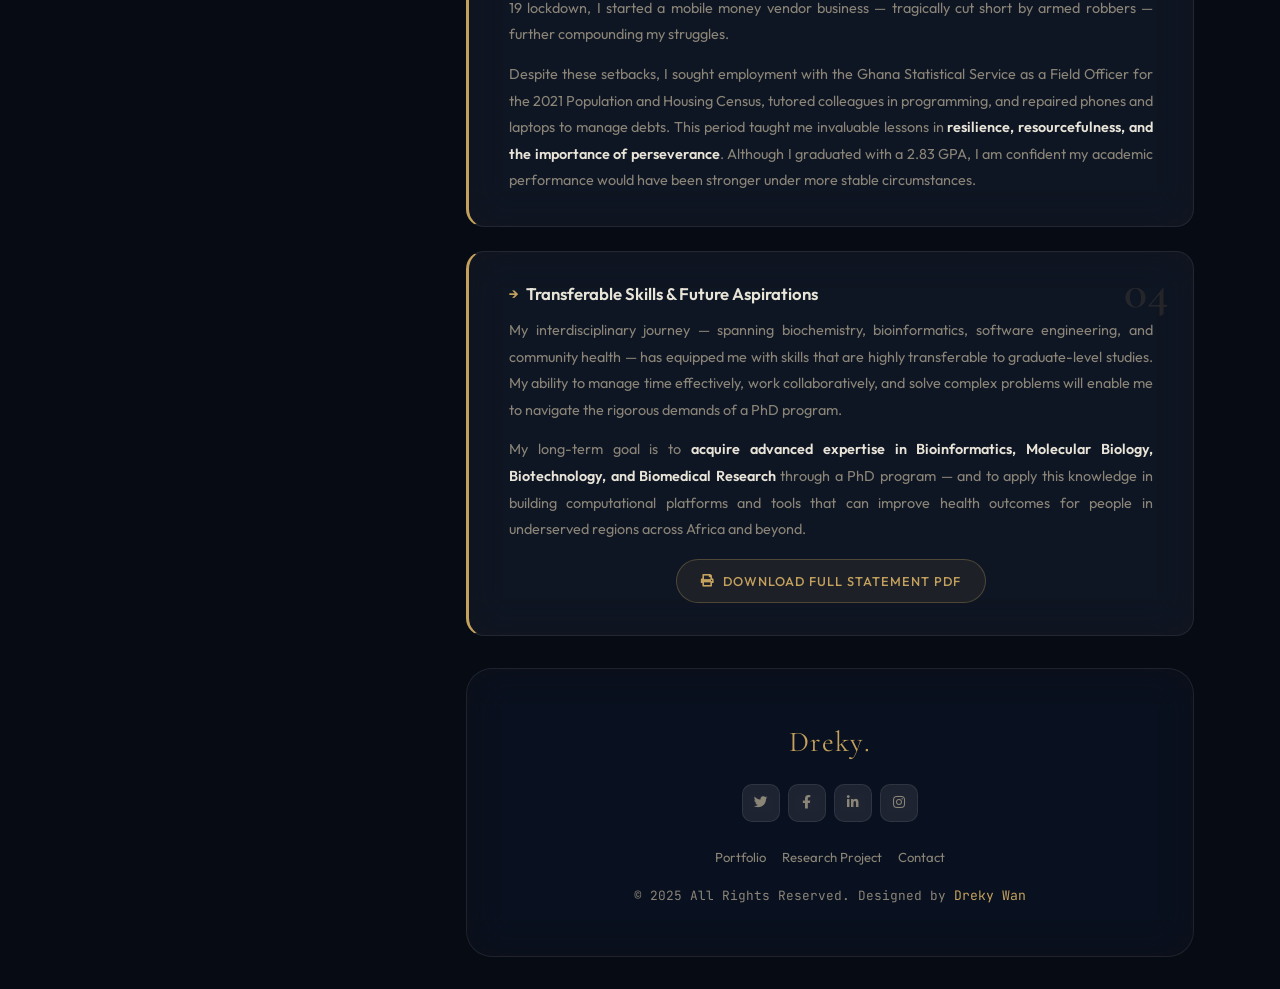
==== commit 9549bbba: "Update print statement from 'Hello' to 'Goodbye'" ====
--- a/eky.html
+++ b/eky.html
@@ -1,232 +1,286 @@
 <!DOCTYPE html>
 <html lang="en">
-    <head>
-        <met#aeb3b8et="utf-8">
-        <title>Statement of Purpose</title>
-        <meta content="width=device-width, initial-scale=1.0" name="viewport">
-        <meta name="keywords" content="dreky, wan, dreky wan, drek-tech, drek, tech, drek tech, drek-tech foundation, drek tech foundation, Eugene, Konadu, Yiadom, eugene, konadu, yiadom, Eugene Konadu, Eugene Konadu Yiadom, Github, hub, foundation">
-        <meta content="dreky, wan, dreky wan, drek-tech, drek, tech, drek tech, drek-tech foundation, drek tech foundation, Eugene, Konadu, Yiadom, eugene, konadu, yiadom, Eugene Konadu, Eugene Konadu Yiadom, Github, hub, foundation" name="description">
-
-        <!-- Favicon -->
-        <link href="img/logo.jpeg" rel="icon">
-
-        <!-- Google Web Fonts -->
-        <link rel="preconnect" href="https://fonts.googleapis.com">
-        <link rel="preconnect" href="https://fonts.gstatic.com" crossorigin>
-        <link href="https://fonts.googleapis.com/css2?family=Heebo:wght@300;400;500;600;700&display=swap" rel="stylesheet">
-
-        <!-- Icon Font Stylesheet -->
-        <link href="https://cdnjs.cloudflare.com/ajax/libs/font-awesome/5.10.0/css/all.min.css" rel="stylesheet">
-        <link href="https://cdn.jsdelivr.net/npm/bootstrap-icons@1.4.1/font/bootstrap-icons.css" rel="stylesheet">
-
-        <!-- Libraries Stylesheet -->
-        <link href="lib/owlcarousel/assets/owl.carousel.min.css" rel="stylesheet">
-        <link href="lib/lightbox/css/lightbox.min.css" rel="stylesheet">
-        <link href="lib/animate/animate.min.css" rel="stylesheet">
-
-        <!-- Customized Bootstrap Stylesheet -->
-        <link href="css/bootstrap.min.css" rel="stylesheet">
-
-        <!-- Template Stylesheet -->
-        <link href="css/style.css" rel="stylesheet">
-    </head>
-
-    <body>
-        <!-- Spinner Start -->
-        <div id="spinner" class="show bg-white position-fixed translate-middle w-100 vh-100 top-50 start-50 d-flex align-items-center justify-content-center background-color-layer" style="background-image: url('img/dw3.jpg')">
-            <div class="spinner-border text-primary" style="width: 3rem; height: 3rem;" role="status">
-                <span class="sr-only">Loading...</span>
-            </div>
+<head>
+  <meta charset="utf-8">
+  <title>Statement of Purpose · Dreky</title>
+  <meta name="viewport" content="width=device-width, initial-scale=1.0">
+  <meta name="keywords" content="dreky, Eugene Konadu Yiadom, statement of purpose, bioinformatics, PhD, biochemistry">
+  <meta name="description" content="Structured Statement of Purpose by Eugene Konadu Yiadom (Dreky) — In Pursuit of Advanced Knowledge in Bioinformatics, Biochemistry, and Biomedical Research.">
+
+  <!-- Favicon -->
+  <link href="img/logo.jpeg" rel="icon">
+
+  <!-- Google Fonts -->
+  <link rel="preconnect" href="https://fonts.googleapis.com">
+  <link rel="preconnect" href="https://fonts.gstatic.com" crossorigin>
+  <link href="https://fonts.googleapis.com/css2?family=Cormorant+Garamond:ital,wght@0,300;0,400;0,600;0,700;1,300;1,400&family=Outfit:wght@300;400;500;600&family=JetBrains+Mono:wght@300;400&display=swap" rel="stylesheet">
+
+  <!-- Icons -->
+  <link href="https://cdnjs.cloudflare.com/ajax/libs/font-awesome/5.10.0/css/all.min.css" rel="stylesheet">
+  <link href="https://cdn.jsdelivr.net/npm/bootstrap-icons@1.4.1/font/bootstrap-icons.css" rel="stylesheet">
+
+  <!-- Libraries -->
+  <link href="lib/owlcarousel/assets/owl.carousel.min.css" rel="stylesheet">
+  <link href="lib/lightbox/css/lightbox.min.css" rel="stylesheet">
+  <link href="lib/animate/animate.min.css" rel="stylesheet">
+
+  <!-- Bootstrap -->
+  <link href="css/bootstrap.min.css" rel="stylesheet">
+  <!-- Luxury skin -->
+  <link href="css/style.css" rel="stylesheet">
+
+  <style>
+    body > .container { padding: 2rem 1rem; }
+
+    /* Sidebar identical to index */
+    .profile-img-wrap { position:relative; margin-bottom:1.2rem; }
+    .profile-img-wrap::after {
+      content:''; position:absolute; inset:6px;
+      border-radius:calc(var(--r-md) + 2px);
+      border:1px dashed rgba(196,162,93,0.25); pointer-events:none;
+    }
+    .avail-badge {
+      display:inline-flex; align-items:center; gap:6px;
+      padding:5px 14px; border-radius:50px; margin-bottom:1rem;
+      background:rgba(63,214,200,0.1); border:1px solid rgba(63,214,200,0.3);
+      font-size:0.7rem; color:var(--teal); letter-spacing:0.1em;
+      text-transform:uppercase; font-weight:500;
+    }
+    .avail-dot { width:6px;height:6px;border-radius:50%;background:var(--teal);animation:pulse-green 2s infinite; }
+    @keyframes pulse-green{0%,100%{box-shadow:0 0 0 0 rgba(63,214,200,0.5)}50%{box-shadow:0 0 0 6px rgba(63,214,200,0)}}
+    .sidebar-nav { display:flex;flex-direction:column;gap:2px;margin:1rem 0; }
+    .sidebar-nav a {
+      font-size:0.72rem;letter-spacing:0.12em;text-transform:uppercase;
+      color:var(--text-faint);padding:6px 10px;border-radius:6px;
+      font-weight:500;transition:var(--transition);
+      display:flex;align-items:center;gap:8px;
+    }
+    .sidebar-nav a::before { content:'';width:4px;height:4px;border-radius:50%;background:var(--text-faint);flex-shrink:0;transition:var(--transition); }
+    .sidebar-nav a:hover,.sidebar-nav a.active { color:var(--gold);background:rgba(196,162,93,0.08); }
+    .sidebar-nav a:hover::before,.sidebar-nav a.active::before { background:var(--gold); }
+    .sidebar-btns { display:grid;grid-template-columns:1fr 1fr;gap:8px;margin-top:auto; }
+    .sidebar-btns a {
+      display:flex;align-items:center;justify-content:center;gap:6px;
+      padding:10px 8px;font-size:0.72rem;letter-spacing:0.08em;
+      text-transform:uppercase;font-weight:500;border-radius:var(--r-sm);
+      border:1px solid var(--border);color:var(--text-muted);transition:var(--transition);
+    }
+    .sidebar-btns a:hover { border-color:var(--border-h);color:var(--gold);background:rgba(196,162,93,0.07); }
+
+    /* SOP specific styles */
+    .sop-header {
+      background:var(--surface);
+      backdrop-filter:var(--blur);-webkit-backdrop-filter:var(--blur);
+      border:1px solid var(--border);border-radius:var(--r-lg);
+      padding:3rem 2.5rem;text-align:center;margin-bottom:0;
+      border-bottom:none;border-radius:var(--r-lg) var(--r-lg) 0 0;
+      position:relative;overflow:hidden;
+    }
+    .sop-header::before {
+      content:'';position:absolute;top:0;left:0;right:0;height:2px;
+      background:linear-gradient(90deg,transparent,var(--gold),transparent);
+    }
+    .sop-header h2 {
+      font-family:var(--font-display)!important;
+      font-size:clamp(1.4rem,3vw,2.2rem)!important;
+      font-weight:300!important;color:var(--text)!important;
+      margin-bottom:0.6rem!important;
+    }
+    .sop-header h4 { color:var(--gold)!important;font-size:1rem!important;margin-bottom:0.3rem!important; }
+    .sop-header h6 { color:var(--text-muted)!important;font-size:0.85rem!important; }
+
+    .sop-body {
+      background:var(--surface);
+      backdrop-filter:var(--blur);-webkit-backdrop-filter:var(--blur);
+      border:1px solid var(--border);border-radius:0 0 var(--r-lg) var(--r-lg);
+      padding:2.5rem;border-top:1px solid rgba(196,162,93,0.1);
+      margin-bottom:1.5rem;
+    }
+    .sop-body p { color:var(--text-muted);line-height:1.88;font-size:0.92rem;text-align:justify;margin-bottom:1rem; }
+
+    .sop-section {
+      background:var(--surface);
+      backdrop-filter:var(--blur);-webkit-backdrop-filter:var(--blur);
+      border:1px solid var(--border);border-left:3px solid var(--gold);
+      border-radius:var(--r-md);padding:2rem 2.5rem;
+      margin-bottom:1.5rem;transition:var(--transition);position:relative;
+    }
+    .sop-section:hover { border-color:var(--border-h);border-left-color:var(--gold);transform:translateX(3px); }
+    .sop-section-num {
+      font-family:var(--font-display);font-size:3rem;font-weight:600;
+      color:rgba(196,162,93,0.12);position:absolute;top:1rem;right:1.5rem;
+      line-height:1;
+    }
+    .sop-section h5 {
+      font-size:1.05rem;font-weight:600;color:var(--text);
+      margin-bottom:0.8rem;display:flex;align-items:center;gap:8px;
+    }
+    .sop-section h5::before {
+      content:'→';color:var(--gold);font-size:0.9rem;
+    }
+    .sop-section p { color:var(--text-muted);line-height:1.85;font-size:0.9rem;text-align:justify;margin:0; }
+    .sop-section p + p { margin-top:0.8rem; }
+
+    .download-btn {
+      display:inline-flex;align-items:center;gap:8px;
+      padding:10px 24px;border-radius:50px;
+      border:1px solid rgba(196,162,93,0.3);
+      background:rgba(196,162,93,0.08);
+      color:var(--gold);font-size:0.8rem;
+      letter-spacing:0.08em;font-weight:500;
+      transition:var(--transition);text-transform:uppercase;
+    }
+    .download-btn:hover { background:rgba(196,162,93,0.15);border-color:var(--border-h);color:var(--gold);transform:translateY(-2px); }
+
+    @media(max-width:991.98px){ body>.container{padding:1rem;} }
+  </style>
+</head>
+<body>
+
+  <!-- Spinner -->
+  <div id="spinner" class="show position-fixed w-100 vh-100 top-0 start-0 d-flex align-items-center justify-content-center" style="z-index:99999;background:var(--bg)">
+    <div style="text-align:center">
+      <div style="font-family:var(--font-display);font-size:2.5rem;color:var(--gold);letter-spacing:0.08em;margin-bottom:1rem">Dreky.</div>
+      <div style="width:40px;height:40px;border:2px solid rgba(196,162,93,0.2);border-top-color:var(--gold);border-radius:50%;animation:spin 0.8s linear infinite;margin:0 auto"></div>
+    </div>
+  </div>
+  <style>@keyframes spin{to{transform:rotate(360deg)}}</style>
+
+  <div class="container">
+    <div class="row g-4 g-lg-5">
+
+      <!-- ─── SIDEBAR ──────────────────────────────────────── -->
+      <div class="col-lg-4 sticky-lg-top mt-lg-4" style="z-index:10">
+        <div class="d-flex flex-column h-100 text-center overflow-auto shadow">
+          <div class="profile-img-wrap">
+            <a href="index.html"><img src="img/dreky.jpg" alt="Eugene Konadu Yiadom"></a>
+          </div>
+          <div class="avail-badge d-inline-flex mx-auto">
+            <span class="avail-dot"></span> Available for Work
+          </div>
+          <h3 class="mt-1 mb-1">
+            <a href="index.html">Eugene Konadu Yiadom</a><br>
+            <small>(Dreky Wan)</small>
+          </h3>
+          <div class="mb-3" style="height:22px">
+            <span class="typed-text-output"></span>
+            <div class="typed-text d-none">Software Engineer, Bioinformatician, Data Scientist, Research Analyst</div>
+          </div>
+          <nav class="sidebar-nav text-start">
+            <a href="index.html">← Back to Portfolio</a>
+            <a href="index.html#profile">Profile</a>
+            <a href="index.html#research">Research</a>
+            <a href="in_silico.html">In Silico Project</a>
+            <a href="index.html#contact">Contact</a>
+          </nav>
+          <div class="d-flex justify-content-center gap-2 my-3">
+            <a class="btn btn-square" href="https://twitter.com/EugeneKonaduYi1" target="_blank"><i class="fab fa-twitter"></i></a>
+            <a class="btn btn-square" href="https://www.facebook.com/eugene.konadu.14" target="_blank"><i class="fab fa-facebook-f"></i></a>
+            <a class="btn btn-square" href="https://www.linkedin.com/in/dreky" target="_blank"><i class="fab fa-linkedin-in"></i></a>
+            <a class="btn btn-square" href="https://www.instagram.com/dreky_wan" target="_blank"><i class="fab fa-instagram"></i></a>
+          </div>
+          <div class="sidebar-btns mt-auto">
+            <a href="img/Resume_or_CV.pdf" target="_blank"><i class="fas fa-download" style="font-size:0.7rem"></i> Download CV</a>
+            <a href="index.html#contact"><i class="fas fa-envelope" style="font-size:0.7rem"></i> Contact Me</a>
+          </div>
         </div>
-        <!-- Spinner End -->
-
-        <div class="container">
-            <div class="row g-5">
-                <div class="col-lg-4 sticky-lg-top vh-100 mt-5">
-                    <div class="d-flex flex-column h-100 text-center overflow-auto shadow">
-                        <a target="_blank" href="eky.html"><img class="w-100 img-fluid mb-4" src="img/dreky.jpg" alt="Image"></a>
-                        <h3 class="text-primary mt-2">
-                            <a target="" href="eky.html">Eugene Konadu Yiadom <br /><small>(Dreky Wan)</small></a>
-                        </h3>
-                        <div class="mb-4" style="height: 22px;">
-                            <h4 class="typed-text-output d-inline-block text-light"></h4>
-                            <div class="typed-text d-none">Data Scientist | Data Analyst | Web Developer (Full stack) | Research Analyst | Research Assistant</div>
-                        </div>
-                        <div class="d-flex justify-content-center mt-auto mb-3">
-                            <a class="btn btn-secondary btn-square mx-1" href="https://twitter.com/EugeneKonaduYi1"><i class="fab fa-twitter"></i></a>
-                            <a class="btn btn-secondary btn-square mx-1" href="https://www.facebook.com/eugene.konadu.14"><i class="fab fa-facebook-f"></i></a>
-                            <a class="btn btn-secondary btn-square mx-1" href="https://www.linkedin.com/in/dreky"><i class="fab fa-linkedin-in"></i></a>
-                            <a class="btn btn-secondary btn-square mx-1" href="https://www.instagram.com/dreky_wan"><i class="fab fa-instagram"></i></a>
-                        </div>
-                        <div class="d-flex align-items-end justify-content-between border-top">
-                            <a href="img/Resume_or_CV.pdf" target="_blank" class="btn w-50 border-end">Download CV</a>
-                            <a href="#contact" class="btn w-50 btn-scroll">Contact Me</a>
-                        </div>
-                    </div>
-                </div>
-                <div class="col-lg-8">
-                    <!-- Project head Start -->
-                    <section class="wow fadeInUp mt-5" data-wow-delay="0.1s">
-                        <div class="bg-secondary text-center p-5">
-                            <h2 class="text-white font-weight-bold">Structured Statement of Purpose</h2>
-                            <h4 class="text-primary">In Pursuit for Advanced Knowledge and Skills</h4>
-                            <h6 class="text-primary">In Bioinformatics, Biochemistry, Molecular Biology and Biomedical Research</h6>
-                        </div>
-                        <div class="bg-secondary px-5 pb-4">
-                            <p class="text-justify" style="text-align: justify;">My passion for scientific research was ignited during my undergraduate studies at the University of Cape Coast, where I pursued a Bachelor of Science in Biochemistry. Throughout my academic journey, I have developed a deep interest in bioinformatics and molecular biology, driven by my hands-on experience in the laboratory and computational research. My experiences in both areas have been instrumental in shaping my career ambitions to pursue a PhD in Cell and Molecular Biology, where I can contribute to cutting-edge research in these fields.
-                            </p>
-                            <p class="text-justify" style="text-align: justify;">Being on the brink of my journey into the exciting world of Biochemistry focusing specifically on cancer immunotherapy, I am drawn by these compelling questions that lie the intersection of these disciplines: Does synthetic immunology have the potential to control and create human immunity? What is behind the immune system's remarkable ability to identify and kill malignant cells and how can the innate powers be harnessed to conquer cancer? These questions have driven my curiosity in pursuit for PhD Biochemistry.
-                            </p>
-                            
-                            <small class=" float-end"><a href="img/Structured-Statement-of-purpose.pdf" target="_blank">Download pdf <i class="fa fa-print"></i></a></small>
-                        </div>
-                    </section>
-                    <!-- Project head End -->
-                    
-                    <!-- Project Start -->
-                    <section class="wow fadeInUp mt-5" data-wow-delay="0.1s">
-                        <div class="bg-secondary border-start border-2 border-light p-5">
-                            <div class="position-relative mb-4 text-justify" style="text-align: justify;">
-                                <span class="bi bi-arrow-right fs-4 text-light position-absolute" style="top: -5px; left: -50px;"></span>
-                                <h5 class="mb-1">Research Experiences</h5>
-                                <p>
-                                    During my undergraduate studies, I was involved in several research projects that allowed me to apply theoretical knowledge to practical problems. My exposure to bioinformatics tools and laboratory techniques gave me the confidence to engage in interdisciplinary research. I gained proficiency in experimental design, data analysis, and the use of bioinformatics software, such as PyRx, Rasmol, and AutoDock Vina, which were essential in my research endeavours.
-                                </p>
-                                <p>
-                                    One of the most significant research projects I contributed to was my undergraduate research project, where I investigated the bioactive compounds of Azadirachta indica (Neem) as potential inhibitors of phospholipase A2, a key enzyme involved in snakebite envenomation. The aim of the study was to explore the potential of natural products in developing snakebite treatments, a critical issue in many developing countries, including Ghana. I was responsible for designing the study, which included virtual screening of bioactive compounds from Azadirachta indica using computational methods to identify their binding affinities with phospholipase A2.
-                                </p>
-                                <p>
-                                    I used various bioinformatics tools, including PDB and molecular docking software, to analyse the interaction between these compounds and the target protein. My contribution was central to the project as I led the data analysis, interpretation, and presentation of our findings. The study's results were encouraging, showing the potential of neem compounds as phospholipase A2 inhibitors, which could pave the way for the development of affordable snakebite treatments. This research project not only deepened my knowledge of molecular interactions but also fostered my interest in exploring natural products as therapeutic agents. In addition to my undergraduate research, I was involved in another mini-project focused on brain enhancers of the Shox2 gene, using the VISTA enhancer browser. The project aimed to compile all brain enhancers of Shox2 from both published data and enhancer browsers. My role included designing and executing the experiments, analysing data, and contributing to the final presentation. Through this project, I developed a strong understanding of enhancer regions and their implications in gene regulation.
-                                </p>
-                                <p>
-                                    Additionally, I had the opportunity to assist professors and lecturers with laboratory work and research projects, which gave me a solid foundation in both theoretical and practical applications. This experience extended beyond the classroom when I interned at the Kintampo Research Centre, I collaborated with doctors and researchers on various projects. During my time there, I contributed to sample collection, analysis, and a range of laboratory techniques. I gained hands-on experience with advanced methods such as PCR, Gene Xpert, HPLC, and electrophoresis. Additionally, I assisted hospital and laboratory staff in executing these procedures, which sharpened my skills in diagnostics and molecular biology. This exposure to real-world research and clinical settings was invaluable, and it deepened my understanding of laboratory protocols and research methodologies.
-                                </p>
-                            </div>
-                            <div class="position-relative mb-4 text-justify" style="text-align: justify;">
-                                <span class="bi bi-arrow-right fs-4 text-light position-absolute" style="top: -5px; left: -50px;"></span>
-                                <h5 class="mb-1">Research Output</h5>
-                                <p>
-                                    The research on Azadirachta indica and phospholipase A2 was presented at the Department of Biochemistry at the University of Cape Coast, earning recognition for its potential impact on the field of biochemistry. Although the project did not result in a formal publication, the opportunity to present my findings at the departmental level was a significant milestone in my academic career. This experience allowed me to develop my presentation skills and gain valuable feedback from my peers and professors.
-                                </p>
-                                <p>
-                                    In addition to my research experience, I also gained valuable teaching and work experience in biochemistry and biomedical science. I worked as a teacher and head of students’ leadership association at Divaid (Divine Aid) International School from 2017 to 2018, where I taught the pupil of class five (5) as well as junior high school. I also completed two internships as a laboratory scientist at Kintampo Health Research Centre and Tetteh Quarshie Memorial Hospital Laboratory, where I performed various tasks such as sample preparation, collection and processing, quality control and assurance, media preparation for bacteria culture, tissue processing for diagnosis, and molecular diagnosis using ELISA and PCR. Through these experiences, I improved my communication, inter-personal relationship, leadership, and problem-solving skills, as well as my knowledge and passion for biochemistry.
-                                </p>
-                            </div>
-                            <div class="position-relative mb-4 text-justify" style="text-align: justify;">
-                                <span class="bi bi-arrow-right fs-4 text-light position-absolute" style="top: -5px; left: -50px;"></span>
-                                <h5 class="mb-1">Reflections and Future Aspirations</h5>
-                                <p>
-                                    My research experiences have not only equipped me with technical skills but also fuelled my desire to pursue advanced research at the PhD level. The opportunity to explore complex biological problems through bioinformatics and molecular biology has strengthened my resolve to contribute to scientific knowledge in areas such as disease mechanisms, drug development, and therapeutic interventions. I am particularly motivated to address challenges faced in healthcare, especially in under-resourced regions, by leveraging my knowledge of bioinformatics and molecular biology to develop innovative solutions. The PhD program in Cell and Molecular Biology offers the ideal platform for me to deepen my expertise and contribute to scientific advancements. With my background in computational biology and hands-on laboratory experience, I am confident that I am well-prepared to undertake the rigorous research required at the doctoral level. I look forward to collaborating with faculty and fellow researchers to address pressing biological questions and make meaningful contributions to the field.
-                                </p>
-                            </div>
-                            <div class="position-relative mb-4 text-justify" style="text-align: justify;">
-                                <span class="bi bi-arrow-right fs-4 text-light position-absolute" style="top: -5px; left: -50px;"></span>
-                                <h5 class="mb-1">Professional and Leadership Experiences</h5>
-                                <p>
-                                    Throughout my academic and professional life, I have honed valuable skills in time management, teamwork, problem-solving, and resilience. During my undergraduate studies, I served as the program representative for my biochemistry class for four consecutive years, a role that demanded leadership, coordination, and effective communication. I organized group tutorials, collaborated with lecturers, and provided support to classmates, which strengthened my ability to work within a team and manage multiple responsibilities simultaneously. These skills are directly transferrable to graduate-level research, where collaboration, leadership, and time management are crucial. In addition, I received recognition for my leadership and academic contributions. I was named the Program Representative of the Year (2019/2020) by the Ghana Biochemistry Students Association (GHABSA). These Honors reflect my dedication to both my academic and extracurricular commitments. I also served as the President or Personnel representative for the National Service Personnels at the Tetteh Quarshie Memorial Hospital Laboratory.
-                                </p>
-                                <p>
-                                    Moreover, my role as Event Organizer for the Ghana Biochemistry Students Association (GHABSA) allowed me to demonstrate my organizational and leadership capabilities on a larger scale. I coordinated events, workshops, and educational programs, which involved liaising with various stakeholders. Despite my aspirations for the presidency of GHABSA being curtailed due to my GPA, this experience provided me with valuable lessons in perseverance, adaptability, and the importance of maintaining a balance between academics and extracurricular activities.
-                                </p>
-                            </div>
-                            <div class="position-relative mb-4 text-justify" style="text-align: justify;">
-                                <span class="bi bi-arrow-right fs-4 text-light position-absolute" style="top: -5px; left: -50px;"></span>
-                                <h5 class="mb-1">Life Experiences and Resilience</h5>
-                                <p>
-                                    My greatest motivation stems from the personal challenges faced by my family, which have profoundly influenced my career aspirations. The tragic loss of my younger sister to cancer and my mother to diabetes and chronic ulcers ignited a deep determination to find solutions for chronic diseases through research in molecular biology and bioinformatics. These personal experiences, coupled with professional and leadership roles, have developed transferrable skills that will support my success in graduate school.
-                                </p>
-                                <p>
-                                    The loss of my sister to an aggressive form of cancer and my mother to diabetes has been a driving force behind my research interests. My sister's battle with cancer sparked a keen interest in cancer genomics, propelling me to explore the identification of driver mutations, biomarker discovery, and personalized medicine approaches. This personal tragedy remains a poignant reminder of the urgent need for advancements in cancer research, and it fuels my desire to contribute to this field.
-                                </p>
-                                <p>
-                                    Similarly, my mother's death from diabetes solidified my commitment to understanding the molecular basis of chronic diseases and exploring gene therapy and drug discovery. I am determined to contribute to research that seeks affordable and effective therapeutic solutions for diseases like diabetes, which disproportionately affect low-income populations. These experiences have fostered resilience, empathy, and a strong sense of purpose, qualities that will support me as I pursue a PhD in this field.
-                                </p>
-                                <p>
-                                    During my national service or internship period at the Tetteh Quarshie Memorial Hospital, I had the privilege to participate in voluntary and community services like blood donations, health screening as well as health talk, and many more. This led to the realization that many people (thus, the people of Mampong, at Akuapem-North, Eastern Ghana) were having or infected with the hepatitis 'B' and 'C' viruses without their knowledge, since these viruses at the acute stage are mostly asymptomatic. Using these people as sample for the whole Ghana's population, then statistically, I can infer that about 65 - 70% of Ghanaians are having these viruses. It is known from literature that these viruses have greater influences, mainly on liver and kidney functions. In order to help minimize or eradicate this problem, it became part of my research interest to also focus on “In vitro and in silico studies of natural products as potential targets of Hepatitis C virus and Hepatitis B virus to minimize cirrhosis and liver cancer and promote liver health”. So, I can design drugs affordable, accessible and have the full potential to clear these viruses, for Ghanaians and if possible nation-wide.
-                                </p>
-                            </div>
-                            <div class="position-relative mb-4 text-justify" style="text-align: justify;">
-                                <span class="bi bi-arrow-right fs-4 text-light position-absolute" style="top: -5px; left: -50px;"></span>
-                                <h5 class="mb-1">Challenges and Overcoming Adversity</h5>
-                                <p>
-                                    In addition to personal loss, my academic journey was significantly impacted by financial challenges. After my mother's passing, I became the primary support for my younger brother, while relying on my great-grandmother, a small-scale farmer, for support. During the COVID-19 lockdown, I started a mobile money vendor business to support my family and fund my education. Although the business was initially successful, it was tragically cut short by armed robbers, leaving me financially devastated, which further compounded my financial struggles.
-                                </p>
-                                <p>
-                                    Despite these setbacks, I remained determined to continue my education. I sought employment with the Ghana Statistical Service for the 2021 Population and Housing Census (PHC) as a Field Officer (Enumerator) and also engaged in tutoring colleagues in computer programming, as well as repairing phones and laptops. These activities helped me manage my debts. This period taught me invaluable lessons in resilience, resourcefulness, and the importance of perseverance as well as practical data collection and analysis on a large scale. Although I graduated with a second-class lower division and a GPA of 2.83, I am confident that my academic performance would have been stronger under more stable circumstances.
-                                </p>
-                            </div>
-                            <div class="position-relative mb-4 text-justify" style="text-align: justify;">
-                                <span class="bi bi-arrow-right fs-4 text-light position-absolute" style="top: -5px; left: -50px;"></span>
-                                <h5 class="mb-1">Transferable Skills and Future Aspirations</h5>
-                                <p>
-                                    My experiences in research, leadership, and overcoming adversity have equipped me with essential skills that are highly transferrable to graduate-level studies. My ability to manage time effectively, work collaboratively, and solve complex problems will enable me to navigate the challenges of a PhD program. Additionally, my exposure to research through undergraduate projects and my growing expertise in computer programming, bioinformatics, data science, and molecular biology as well as my laboratory skills from various internships or attachment have provided a solid foundation for advanced research. I am confident that these experiences have prepared me well for the demands of a PhD in Cell and Molecular Biology. My personal and professional journey has instilled in me a deep sense of purpose and a commitment to contributing to scientific advancements that can improve health outcomes for people in under-resourced regions. I am eager to apply the skills I have developed, both in and outside of the lab, to tackle complex scientific questions and make meaningful contributions to the field of molecular biology.
-                                </p>
-                            </div>
-                            <div class="position-relative mb-4 text-justify" style="text-align: justify;">
-                                <span class="bi bi-arrow-right fs-4 text-light position-absolute" style="top: -5px; left: -50px;"></span>
-                                <h5 class="mb-1"></h5>
-                                <p>
-                                    Over the course of my undergraduate studies, courses that played pivotal roles in shaping my academic preparation for a PhD are Biostatistics, Molecular Biology and Biocomputing. The Biostatistics course exposed me to logical and statistical reasoning, Molecular Biology course introduced me to fundamental concepts such as gene expression, DNA replication, transcription, and translation, which are essential for understanding cellular processes. This course laid the groundwork for my interest in studying the molecular mechanisms underlying diseases like cancer and diabetes. The rigorous coursework and laboratory sessions helped me develop critical thinking and problem-solving skills, which will be invaluable as I engage in more complex research projects in graduate school.
-                                </p>
-                                <p>
-                                    My introduction to bioinformatics came through Biocomputing, a course that exposed me to the application of computational methods in biological research. It was during this course that I realized the potential of combining programming with biological research. I learned to use bioinformatics tools such as PyRx and AutoDock Vina for molecular docking, which I later applied in my final year research project. This experience not only strengthened my research skills but also sparked my interest in using bioinformatics for drug discovery and molecular medicine.
-                                </p><p>
-                                    My goal is to acquire advanced skills in Bioinformatics, Molecular Biology, Biotechnology, and Biomedical research through an MSC, MPHIL or PhD program.
-                                </p>
-                            </div>
-                            <div class="position-relative mb-4">
-                                <button type="button" class="btn btn-outline-success py-2 position-absolute top-0 end-0 mb-5"><a href="img/Structured-Statement-of-purpose.pdf" target="_blank">Download pdf <i class="fa fa-print"></i></a></button>
-                            </div>
-                        </div>
-                    </section>
-                    <!-- Project End -->
-
-                    <!-- Footer Start -->
-                    <section class="wow fadeIn mt-5" data-wow-delay="0.1s">
-                        <div class="bg-secondary text-light text-center p-5">
-                            <div class="d-flex justify-content-center mb-4">
-                                <a class="btn btn-dark btn-square mx-1" href="https://twitter.com/EugeneKonaduYi1"><i class="fab fa-twitter"></i></a>
-                                <a class="btn btn-dark btn-square mx-1" href="https://www.facebook.com/eugene.konadu.14"><i class="fab fa-facebook-f"></i></a>
-                                <a class="btn btn-dark btn-square mx-1" href="https://www.linkedin.com/in/eugene-konadu-yiadom-11b4b5151?utm_source=share&utm_campaign=share_via&utm_content=profile&utm_medium=android_app"><i class="fab fa-linkedin-in"></i></a>
-                                <a class="btn btn-dark btn-square mx-1" href="https://www.instagram.com/dreky_wan"><i class="fab fa-instagram"></i></a>
-                            </div>
-                            <div class="d-flex justify-content-center mb-3">
-                                <a class="text-light px-3 border-end" href="#">Privacy</a>
-                                <a class="text-light px-3 border-end" href="#">Terms</a>
-                                <a class="text-light px-3 border-end" href="#">FAQs</a>
-                                <a class="text-light px-3" href="#">Help</a>
-                            </div>
-							
-                            <!--/*** This template is free as long as you keep the footer author’s credit link/attribution link/backlink. If you'd like to use the template without the footer author’s credit link/attribution link/backlink, you can purchase the Credit Removal License from "https://htmlcodex.com/credit-removal". Thank you for your support. ***/-->
-							<p class="m-0">&copy; All Rights Reserved. Designed by <a href="https://htmlcodex.com">Dreky Wan</a></p>
-                        </div>
-                    </section>
-                    <!-- Footer End -->
-                </div>
-            </div>
-        </div>
-
-        
-        <!-- Back to Top -->
-        <a href="#" class="back-to-top"><i class="fa fa-angle-double-up"></i></a>
-        
-        <!-- JavaScript Libraries -->
-        <script src="https://code.jquery.com/jquery-3.4.1.min.js"></script>
-        <script src="https://stackpath.bootstrapcdn.com/bootstrap/4.4.1/js/bootstrap.bundle.min.js"></script>
-        <script src="lib/wow/wow.min.js"></script>
-        <script src="lib/typed/typed.min.js"></script>
-        <script src="lib/easing/easing.min.js"></script>
-        <script src="lib/waypoints/waypoints.min.js"></script>
-        <script src="lib/counterup/counterup.min.js"></script>
-        <script src="lib/owlcarousel/owl.carousel.min.js"></script>
-        <script src="lib/isotope/isotope.pkgd.min.js"></script>
-        <script src="lib/lightbox/js/lightbox.min.js"></script>
-
-        <!-- Contact Javascript File -->
-        <script src="mail/jqBootstrapValidation.min.js"></script>
-        <script src="mail/contact.js"></script>
-
-        <!-- Template Javascript -->
-        <script src="js/main.js"></script>
-    </body>
-</html>+      </div>
+      <!-- ─── END SIDEBAR ───────────────────────────────────── -->
+
+      <!-- ─── MAIN CONTENT ──────────────────────────────────── -->
+      <div class="col-lg-8 mt-lg-4">
+
+        <!-- SOP Header -->
+        <section class="wow fadeInUp" data-wow-delay="0.1s" id="sop">
+          <div class="sop-header">
+            <div style="font-family:var(--font-mono);font-size:0.68rem;letter-spacing:0.2em;text-transform:uppercase;color:var(--teal);margin-bottom:0.8rem">// Personal Statement</div>
+            <h2>Structured Statement of Purpose</h2>
+            <h4>In Pursuit of Advanced Knowledge &amp; Skills</h4>
+            <h6>In Bioinformatics, Biochemistry, Molecular Biology &amp; Biomedical Research</h6>
+          </div>
+          <div class="sop-body">
+            <p>My passion for scientific research was ignited during my undergraduate studies at the University of Cape Coast, where I pursued a Bachelor of Science in Biochemistry. Throughout my academic journey, I have developed a deep interest in bioinformatics and molecular biology, driven by my hands-on experience in the laboratory and computational research. My experiences in both areas have been instrumental in shaping my career ambitions to pursue a PhD in Cell and Molecular Biology, where I can contribute to cutting-edge research in these fields.</p>
+            <p>Being on the brink of my journey into the exciting world of Biochemistry focusing specifically on cancer immunotherapy, I am drawn by these compelling questions at the intersection of these disciplines: <em>Does synthetic immunology have the potential to control and create human immunity? What lies behind the immune system's remarkable ability to identify and kill malignant cells, and how can these innate powers be harnessed to conquer cancer?</em> These questions have driven my curiosity in pursuit of a PhD in Biochemistry.</p>
+            <div class="text-center mt-2">
+              <a href="img/Structured-Statement-of-purpose.pdf" target="_blank" class="download-btn">
+                <i class="fa fa-file-pdf"></i> Download Full PDF
+              </a>
+            </div>
+          </div>
+        </section>
+
+        <!-- SOP Sections -->
+        <section class="wow fadeInUp" data-wow-delay="0.15s">
+
+          <div class="sop-section">
+            <div class="sop-section-num">01</div>
+            <h5>Academic Background &amp; Motivation</h5>
+            <p>My academic preparation was forged through courses that profoundly shaped my research capabilities. <strong>Biostatistics</strong> exposed me to logical and statistical reasoning essential to evidence-based science. <strong>Molecular Biology</strong> introduced foundational concepts — gene expression, DNA replication, transcription, and translation — laying the groundwork for my interest in studying molecular mechanisms underlying diseases like cancer and diabetes.</p>
+            <p>My introduction to bioinformatics came through <strong>Biocomputing</strong>, where I discovered the transformative potential of combining programming with biological research. I learned to use PyRx and AutoDock Vina for molecular docking, which I later applied in my undergraduate research project — sparking my deep interest in computational drug discovery.</p>
+          </div>
+
+          <div class="sop-section">
+            <div class="sop-section-num">02</div>
+            <h5>Research Experience &amp; Achievements</h5>
+            <p>My undergraduate thesis — an <em>in silico</em> investigation of bioactive compounds from <em>Azadirachta indica</em> on phospholipase A2 for snakebite treatment — earned recognition for its innovation at the University of Cape Coast. I also compiled brain enhancers of SHOX2 using the VISTA Enhancer Browser, and conducted phytochemical analysis of pre-blanched roasted yam using reagents such as Dragendorff's reagent, NaOH, and Ferric chloride.</p>
+            <p>My internship at <strong>Tetteh Quarshie Memorial Hospital</strong> deepened my practical skills in laboratory science, digital health systems management, and real-time quality control — and inspired my work on HAAID, an AI-powered hospital administrative system.</p>
+          </div>
+
+          <div class="sop-section">
+            <div class="sop-section-num">03</div>
+            <h5>Challenges &amp; Overcoming Adversity</h5>
+            <p>In addition to personal loss, my academic journey was significantly impacted by financial challenges. After my mother's passing, I became the primary support for my younger brother. During the COVID-19 lockdown, I started a mobile money vendor business — tragically cut short by armed robbers — further compounding my struggles.</p>
+            <p>Despite these setbacks, I sought employment with the Ghana Statistical Service as a Field Officer for the 2021 Population and Housing Census, tutored colleagues in programming, and repaired phones and laptops to manage debts. This period taught me invaluable lessons in <strong>resilience, resourcefulness, and the importance of perseverance</strong>. Although I graduated with a 2.83 GPA, I am confident my academic performance would have been stronger under more stable circumstances.</p>
+          </div>
+
+          <div class="sop-section">
+            <div class="sop-section-num">04</div>
+            <h5>Transferable Skills &amp; Future Aspirations</h5>
+            <p>My interdisciplinary journey — spanning biochemistry, bioinformatics, software engineering, and community health — has equipped me with skills that are highly transferable to graduate-level studies. My ability to manage time effectively, work collaboratively, and solve complex problems will enable me to navigate the rigorous demands of a PhD program.</p>
+            <p>My long-term goal is to <strong>acquire advanced expertise in Bioinformatics, Molecular Biology, Biotechnology, and Biomedical Research</strong> through a PhD program — and to apply this knowledge in building computational platforms and tools that can improve health outcomes for people in underserved regions across Africa and beyond.</p>
+            <div class="mt-3 text-center">
+              <a href="img/Structured-Statement-of-purpose.pdf" target="_blank" class="download-btn">
+                <i class="fa fa-print"></i> Download Full Statement PDF
+              </a>
+            </div>
+          </div>
+
+        </section>
+        <!-- END SOP sections -->
+
+        <!-- Footer -->
+        <section class="wow fadeIn" data-wow-delay="0.1s">
+          <div class="bg-secondary text-light text-center p-5">
+            <div style="font-family:var(--font-display);font-size:1.8rem;color:var(--gold);margin-bottom:1rem;letter-spacing:0.05em">Dreky.</div>
+            <div class="d-flex justify-content-center mb-4 gap-2">
+              <a class="btn btn-dark btn-square" href="https://twitter.com/EugeneKonaduYi1" target="_blank"><i class="fab fa-twitter"></i></a>
+              <a class="btn btn-dark btn-square" href="https://www.facebook.com/eugene.konadu.14" target="_blank"><i class="fab fa-facebook-f"></i></a>
+              <a class="btn btn-dark btn-square" href="https://www.linkedin.com/in/eugene-konadu-yiadom-11b4b5151" target="_blank"><i class="fab fa-linkedin-in"></i></a>
+              <a class="btn btn-dark btn-square" href="https://www.instagram.com/dreky_wan" target="_blank"><i class="fab fa-instagram"></i></a>
+            </div>
+            <div class="d-flex justify-content-center mb-3 flex-wrap gap-3">
+              <a href="index.html">Portfolio</a>
+              <a href="in_silico.html">Research Project</a>
+              <a href="index.html#contact">Contact</a>
+            </div>
+            <p class="m-0">&copy; 2025 All Rights Reserved. Designed by <a href="https://eugenekonadu.github.io/dreky/">Dreky Wan</a></p>
+          </div>
+        </section>
+
+      </div>
+    </div>
+  </div>
+
+  <!-- Back to Top -->
+  <a href="#" class="back-to-top d-flex align-items-center justify-content-center">
+    <i class="fa fa-angle-double-up"></i>
+  </a>
+
+  <script src="https://code.jquery.com/jquery-3.6.0.min.js"></script>
+  <script src="https://stackpath.bootstrapcdn.com/bootstrap/4.4.1/js/bootstrap.bundle.min.js"></script>
+  <script src="lib/wow/wow.min.js"></script>
+  <script src="lib/typed/typed.min.js"></script>
+  <script src="lib/easing/easing.min.js"></script>
+  <script src="js/main.js"></script>
+</body>
+</html>
--- a/css/style.css
+++ b/css/style.css
@@ -1,240 +1,745 @@
-/********** Template CSS **********/
+/* ═══════════════════════════════════════════════════════
+   DREKY PORTFOLIO — LUXURY GLASS-MORPHISM DESIGN SYSTEM
+   ═══════════════════════════════════════════════════════ */
+
+/* ─── DESIGN TOKENS ─────────────────────────────────── */
 :root {
-  --primary: #00b87b;
-  --secondary: #314355;
-  --light: #f2f2f2;
-  --dark: #2c3e50;
-}
-
+  --bg:          #070b13;
+  --bg2:         #0c1020;
+  --surface:     rgba(255,255,255,0.042);
+  --surface-h:   rgba(255,255,255,0.08);
+  --border:      rgba(255,255,255,0.08);
+  --border-h:    rgba(196,162,93,0.4);
+  --gold:        #c4a25d;
+  --gold-lt:     #e8c97a;
+  --gold-dk:     #8a6f38;
+  --teal:        #3fd6c8;
+  --teal-dk:     #1a8f86;
+  --crimson:     #c4425d;
+  --text:        #e8e4d8;
+  --text-muted:  #8a8577;
+  --text-faint:  #3e3d3a;
+  --font-display:'Cormorant Garamond', Georgia, serif;
+  --font-body:   'Outfit', system-ui, sans-serif;
+  --font-mono:   'JetBrains Mono', monospace;
+  --blur:        blur(20px) saturate(180%);
+  --r-sm:        10px;
+  --r-md:        18px;
+  --r-lg:        26px;
+  --shadow:      0 8px 40px rgba(0,0,0,0.5);
+  --shadow-gold: 0 0 40px rgba(196,162,93,0.15);
+  --transition:  all 0.3s cubic-bezier(0.4,0,0.2,1);
+
+  /* Bootstrap overrides */
+  --primary:    #c4a25d;
+  --secondary:  rgba(255,255,255,0.042);
+  --light:      rgba(255,255,255,0.08);
+  --dark:       #070b13;
+}
+
+/* ─── GOOGLE FONTS IMPORT ────────────────────────────── */
+@import url('https://fonts.googleapis.com/css2?family=Cormorant+Garamond:ital,wght@0,300;0,400;0,600;0,700;1,300;1,400&family=Outfit:wght@300;400;500;600&family=JetBrains+Mono:wght@300;400&display=swap');
+
+/* ─── GLOBAL RESET ───────────────────────────────────── */
+*, *::before, *::after { box-sizing: border-box; }
+html { scroll-behavior: smooth; }
+
+body {
+  font-family: var(--font-body) !important;
+  background: var(--bg) !important;
+  color: var(--text) !important;
+  font-size: 15px;
+  line-height: 1.75;
+  overflow-x: hidden;
+  min-height: 100vh;
+}
+
+/* Noise texture overlay */
+body::after {
+  content:''; position:fixed; inset:0; pointer-events:none; z-index:0;
+  background-image: url("data:image/svg+xml,%3Csvg viewBox='0 0 200 200' xmlns='http://www.w3.org/2000/svg'%3E%3Cfilter id='n'%3E%3CfeTurbulence type='fractalNoise' baseFrequency='0.9' numOctaves='4' stitchTiles='stitch'/%3E%3C/filter%3E%3Crect width='100%25' height='100%25' filter='url(%23n)' opacity='0.035'/%3E%3C/svg%3E");
+  opacity: 0.7;
+}
+
+/* Ambient orbs */
+body::before {
+  content:''; position:fixed; inset:0; pointer-events:none; z-index:0;
+  background:
+    radial-gradient(ellipse 60% 55% at 8% 12%, rgba(138,111,56,0.18) 0%, transparent 65%),
+    radial-gradient(ellipse 50% 50% at 92% 88%, rgba(26,143,134,0.14) 0%, transparent 60%),
+    radial-gradient(ellipse 40% 40% at 65% 48%, rgba(196,66,93,0.07) 0%, transparent 60%);
+}
+
+a { color: var(--gold); text-decoration:none; transition: var(--transition); }
+a:hover { color: var(--gold-lt); }
+img { max-width:100%; display:block; }
+::selection { background:rgba(196,162,93,0.22); color:var(--gold-lt); }
+::-webkit-scrollbar { width:4px; }
+::-webkit-scrollbar-track { background: var(--bg); }
+::-webkit-scrollbar-thumb { background: var(--gold-dk); border-radius:2px; }
+
+/* ─── BOOTSTRAP OVERRIDES ────────────────────────────── */
+.container { position:relative; z-index:1; }
+.row { --bs-gutter-x: 2rem; }
+
+.bg-secondary {
+  background: var(--surface) !important;
+  backdrop-filter: var(--blur);
+  -webkit-backdrop-filter: var(--blur);
+  border: 1px solid var(--border) !important;
+  border-radius: var(--r-md) !important;
+}
+.bg-primary { background: var(--gold) !important; }
+.text-primary { color: var(--gold) !important; }
+.text-light { color: var(--text) !important; }
+.text-white { color: var(--text) !important; }
+.border-top { border-top: 1px solid var(--border) !important; }
+.border-end { border-right: 1px solid var(--border) !important; }
+.shadow { box-shadow: var(--shadow) !important; }
+h1,h2,h3,h4,h5,h6 { color: var(--text); }
+
+/* ─── SPINNER ────────────────────────────────────────── */
 #spinner {
-  opacity: 0;
-  visibility: hidden;
+  opacity: 0; visibility: hidden;
   transition: opacity 0.5s ease-out, visibility 0s linear 0.5s;
   z-index: 99999;
-}
-
+  background: var(--bg) !important;
+}
 #spinner.show {
-  transition: opacity 0.5s ease-out, visibility 0s linear 0s;
-  visibility: visible;
-  opacity: 1;
-}
-
-.background-color-layer {
-  background-size: cover;
-  opacity: 0.15;
-  background-repeat: no-repeat;
+  transition: opacity 0.3s ease-out, visibility 0s linear 0s;
+  visibility: visible; opacity: 1;
+}
+.spinner-border { color: var(--gold) !important; }
+
+/* ─── BACK TO TOP ────────────────────────────────────── */
+.back-to-top {
+  position: fixed; display: none;
+  width: 42px; height: 42px;
+  right: 28px; bottom: 28px; z-index: 99;
+  background: var(--surface);
+  backdrop-filter: var(--blur);
+  -webkit-backdrop-filter: var(--blur);
+  border: 1px solid var(--border-h);
+  border-radius: 50%;
+  display: none;
+  align-items: center; justify-content: center;
+  color: var(--gold);
+  font-size: 1rem;
+  transition: var(--transition);
+  animation: floatBtn 2s ease-in-out infinite alternate;
+}
+.back-to-top:hover {
+  background: rgba(196,162,93,0.15);
+  color: var(--gold-lt);
+  transform: translateY(-4px);
+}
+@keyframes floatBtn {
+  from { transform:translateY(0); }
+  to   { transform:translateY(-6px); }
+}
+
+/* ─── SIDEBAR ────────────────────────────────────────── */
+.sticky-lg-top {
+  position: sticky !important;
+  top: 2rem;
+  height: calc(100vh - 4rem) !important;
+}
+.sticky-lg-top > div {
+  background: var(--surface) !important;
+  backdrop-filter: var(--blur) !important;
+  -webkit-backdrop-filter: var(--blur) !important;
+  border: 1px solid var(--border) !important;
+  border-radius: var(--r-lg) !important;
+  box-shadow: var(--shadow) !important;
+  padding: 2rem 1.5rem !important;
+  overflow-y: auto;
+  position: relative;
+}
+.sticky-lg-top > div::before {
+  content:''; position:absolute; top:0; left:0; right:0; height:1px;
+  background: linear-gradient(90deg, transparent, var(--gold-dk), transparent);
+  border-radius: var(--r-lg) var(--r-lg) 0 0;
+}
+
+/* Sidebar profile image */
+.sticky-lg-top img {
+  border-radius: var(--r-md) !important;
+  border: 1px solid var(--border-h) !important;
+  object-fit: cover;
+  aspect-ratio: 1;
+  transition: var(--transition);
+  filter: brightness(0.92) contrast(1.05);
+}
+.sticky-lg-top img:hover { filter: brightness(1) contrast(1.05); }
+
+/* Sidebar name */
+.sticky-lg-top h3 {
+  font-family: var(--font-display) !important;
+  font-size: 1.25rem !important;
+  font-weight: 600 !important;
+  color: var(--text) !important;
+  line-height: 1.3;
+  margin-bottom: 0.5rem !important;
+}
+.sticky-lg-top h3 a { color: var(--text) !important; }
+.sticky-lg-top h3 small {
+  font-size: 0.78rem;
+  color: var(--gold);
+  font-style: italic;
+  font-weight: 300;
+  font-family: var(--font-display);
+}
+.typed-text-output {
+  font-family: var(--font-mono) !important;
+  font-size: 0.72rem !important;
+  letter-spacing: 0.08em;
+  color: var(--teal) !important;
+}
+.typed-cursor { color: var(--teal) !important; font-size: 0.85rem !important; }
+
+/* Sidebar social buttons */
+.btn-square {
+  width: 38px !important; height: 38px !important;
+  padding: 0 !important;
+  display: inline-flex !important;
+  align-items: center !important; justify-content: center !important;
+  border-radius: var(--r-sm) !important;
+  background: var(--surface) !important;
+  backdrop-filter: var(--blur);
+  border: 1px solid var(--border) !important;
+  color: var(--text-muted) !important;
+  font-size: 0.85rem !important;
+  transition: var(--transition) !important;
+}
+.btn-square:hover {
+  background: rgba(196,162,93,0.14) !important;
+  border-color: var(--border-h) !important;
+  color: var(--gold) !important;
+  transform: translateY(-2px);
+}
+.btn-sm-square { width: 30px; height: 30px; }
+.btn-lg-square { width: 50px; height: 50px; }
+
+/* Sidebar bottom buttons */
+.sticky-lg-top .btn:not(.btn-square) {
+  background: transparent !important;
+  color: var(--text-muted) !important;
+  font-size: 0.78rem !important;
+  letter-spacing: 0.08em;
+  text-transform: uppercase;
+  font-weight: 500;
+  padding: 0.75rem 0.5rem !important;
+  transition: var(--transition) !important;
+}
+.sticky-lg-top .btn:not(.btn-square):hover {
+  color: var(--gold) !important;
+  background: rgba(196,162,93,0.06) !important;
+}
+
+/* ─── SECTION TITLES ─────────────────────────────────── */
+h1.title {
+  font-family: var(--font-display) !important;
+  font-size: clamp(1.8rem, 3.5vw, 2.8rem) !important;
+  font-weight: 300 !important;
+  color: var(--text) !important;
+  position: relative;
+  padding-bottom: 1.5rem !important;
+  margin-bottom: 2rem !important;
+}
+h1.title::before {
+  content: '';
   position: absolute;
-  z-index: -1;
-  top: 0;
-  width: 100%;
-  left: 0;
-  right: 0;
-  bottom: 30%;
-  box-shadow: inset 0 -40px 60px 10px #58a4b4;
-}
-
-.background-color-layer {
-  background-image: -webkit-linear-gradient(top, #58a4b4, #ff6975);
-  background-image: -o-linear-gradient(top, #58a4b4 0, #ff6975 100%);
-  background-image: linear-gradient(180deg, #58a4b4 0, #ff6975);
-  background-repeat: repeat-x;
-  filter: progid:DXImageTransform.Microsoft.gradient(startColorstr="#FF58A4B4",endColorstr="#FFFF6975",GradientType=0);
-}
-
-@media (max-width: 991.98px) {
-  .sticky-lg-top.vh-100 {
-    height: 100% !important;
-  }
-}
-
-.fw-semi-bold {
-  font-weight: 600;
-}
-
-.fw-medium {
+  width: 8px; height: 8px;
+  bottom: 0; left: 0;
+  border-radius: 50%;
+  background: var(--gold);
+  box-shadow: 0 0 12px rgba(196,162,93,0.6);
+}
+h1.title::after {
+  content: '';
+  position: absolute;
+  width: 60px; height: 1px;
+  bottom: 3px; left: 16px;
+  background: linear-gradient(to right, var(--gold), transparent);
+  border-radius: 1px;
+}
+
+.section-eyebrow {
+  font-family: var(--font-mono);
+  font-size: 0.7rem; letter-spacing: 0.22em;
+  text-transform: uppercase; color: var(--teal);
+  margin-bottom: 0.5rem; display: block;
+}
+.section-eyebrow::before { content:'// '; color: var(--text-faint); }
+
+/* ─── PROFILE SECTION ────────────────────────────────── */
+.profile-card {
+  background: var(--surface);
+  backdrop-filter: var(--blur); -webkit-backdrop-filter: var(--blur);
+  border: 1px solid var(--border);
+  border-radius: var(--r-lg);
+  padding: 2rem 2.5rem;
+  margin-bottom: 1.5rem;
+}
+.profile-bio { color: var(--text-muted); line-height: 1.85; margin-bottom: 1.5rem; }
+.profile-bio strong { color: var(--text); font-weight: 500; }
+
+.info-grid {
+  display: grid;
+  grid-template-columns: 1fr 1fr;
+  gap: 0.5rem;
+  margin-bottom: 1.5rem;
+}
+.info-item {
+  font-size: 0.85rem;
+  color: var(--text-muted);
+  padding: 0.5rem 0;
+  border-bottom: 1px solid rgba(255,255,255,0.04);
+}
+.info-item .label {
+  color: var(--gold);
   font-weight: 500;
-}
-
-.btn-square {
-  width: 40px;
-  height: 40px;
-}
-
-.btn-sm-square {
-  width: 30px;
-  height: 30px;
-}
-
-.btn-lg-square {
-  width: 50px;
-  height: 50px;
-}
-
-.btn-square,
-.btn-sm-square,
-.btn-lg-square {
-  padding: 0;
+  margin-right: 6px;
+  font-family: var(--font-body);
+}
+
+/* Stat counters */
+.stat-box {
   display: flex;
   align-items: center;
-  justify-content: center;
-}
-
+  gap: 1rem;
+  padding: 1.4rem 1.6rem;
+  background: var(--surface);
+  backdrop-filter: var(--blur); -webkit-backdrop-filter: var(--blur);
+  border: 1px solid var(--border);
+  border-radius: var(--r-md);
+  transition: var(--transition);
+}
+.stat-box:hover { border-color: var(--border-h); transform: translateY(-3px); box-shadow: var(--shadow-gold); }
+.stat-box h1 {
+  font-family: var(--font-display) !important;
+  font-size: 2.4rem !important;
+  font-weight: 600 !important;
+  color: var(--gold) !important;
+  line-height: 1;
+  flex-shrink: 0;
+  margin: 0 !important;
+}
+.stat-box p, .stat-box h5 {
+  margin: 0;
+  color: var(--text-muted);
+  font-size: 0.8rem;
+}
+.stat-box h5 { color: var(--text); font-size: 0.9rem; font-weight: 600; }
+
+/* Legacy Bootstrap bg-secondary p-4 stat blocks */
+.d-flex.bg-secondary.p-4 {
+  background: var(--surface) !important;
+  backdrop-filter: var(--blur) !important;
+  -webkit-backdrop-filter: var(--blur) !important;
+  border: 1px solid var(--border) !important;
+  border-radius: var(--r-md) !important;
+  padding: 1.4rem !important;
+  transition: var(--transition) !important;
+}
+.d-flex.bg-secondary.p-4:hover { border-color: var(--border-h) !important; transform: translateY(-3px); }
+
+/* ─── PROGRESS BARS / SKILLS ─────────────────────────── */
+.skill { margin-bottom: 1.5rem; }
+.skill p { font-size: 0.85rem; color: var(--text-muted); margin-bottom: 6px; }
+.progress {
+  height: 3px !important;
+  background: rgba(255,255,255,0.06) !important;
+  border-radius: 2px !important;
+  overflow: visible !important;
+}
+.progress-bar {
+  width: 0;
+  transition: width 2s cubic-bezier(0.4,0,0.2,1) !important;
+  border-radius: 2px !important;
+  position: relative;
+}
+.progress-bar::after {
+  content: '';
+  position: absolute;
+  right: -1px; top: -3px;
+  width: 7px; height: 7px;
+  border-radius: 50%;
+  background: currentColor;
+  box-shadow: 0 0 8px currentColor;
+}
+.progress-bar.bg-primary { background: var(--gold) !important; }
+.progress-bar.bg-success { background: var(--teal) !important; }
+.progress-bar.bg-warning { background: #e8b84a !important; }
+.progress-bar.bg-danger  { background: var(--crimson) !important; }
+.progress-bar.bg-info    { background: #7ec8e3 !important; }
+
+/* ─── EXPERIENCE / TESTIMONIAL ───────────────────────── */
+.exp-item {
+  padding: 1.8rem 2rem;
+  background: var(--surface);
+  backdrop-filter: var(--blur); -webkit-backdrop-filter: var(--blur);
+  border: 1px solid var(--border);
+  border-radius: var(--r-md);
+  margin-bottom: 1.2rem;
+  transition: var(--transition);
+  position: relative;
+}
+.exp-item::before {
+  content:''; position:absolute; left:-1px; top:1.8rem; bottom:1.8rem;
+  width:3px; border-radius:2px;
+  background: linear-gradient(to bottom, var(--gold), var(--teal-dk));
+}
+.exp-item:hover { border-color: var(--border-h); transform: translateX(4px); }
+.exp-date {
+  font-family: var(--font-mono);
+  font-size: 0.7rem; letter-spacing: 0.15em;
+  color: var(--teal); text-transform: uppercase;
+  margin-bottom: 4px;
+}
+.exp-role { font-size: 1rem; font-weight: 600; color: var(--text); }
+.exp-org  { font-size: 0.85rem; color: var(--gold); font-weight: 500; margin-bottom: 8px; }
+.exp-desc { font-size: 0.85rem; color: var(--text-muted); line-height: 1.7; }
+
+/* ─── RESEARCH INTEREST ──────────────────────────────── */
+.research-card {
+  padding: 1.6rem 1.8rem;
+  background: var(--surface);
+  backdrop-filter: var(--blur); -webkit-backdrop-filter: var(--blur);
+  border: 1px solid var(--border);
+  border-radius: var(--r-md);
+  transition: var(--transition);
+  margin-bottom: 1.2rem;
+}
+.research-card:hover { border-color: var(--border-h); transform: translateY(-3px); }
+.research-card .icon { font-size: 1.4rem; margin-bottom: 0.6rem; }
+.research-card h5 {
+  font-size: 0.95rem; font-weight: 600;
+  color: var(--text); margin-bottom: 6px;
+}
+.research-card p { font-size: 0.82rem; color: var(--text-muted); line-height: 1.65; margin:0; }
+
+/* Legacy research items from original */
+.fa-quote-right.text-primary { color: var(--gold) !important; font-size: 1.2rem !important; }
+.fs-5.text-primary { color: var(--gold) !important; }
+.bg-secondary.p-4.text-primary { color: var(--gold) !important; }
+
+/* ─── SERVICE / PROJECT CARDS ────────────────────────── */
+.service-item {
+  padding: 2rem 1.8rem;
+  background: var(--surface) !important;
+  backdrop-filter: var(--blur); -webkit-backdrop-filter: var(--blur);
+  border: 1px solid var(--border) !important;
+  border-radius: var(--r-lg) !important;
+  text-align: center;
+  transition: var(--transition) !important;
+  position: relative; overflow: hidden;
+}
+.service-item::before {
+  content:''; position:absolute; top:0; left:0; right:0; height:1px;
+  background: linear-gradient(90deg, transparent, var(--gold-dk), transparent);
+  opacity:0; transition: var(--transition);
+}
+.service-item:hover { border-color: var(--border-h) !important; transform: translateY(-6px) !important; box-shadow: var(--shadow-gold) !important; }
+.service-item:hover::before { opacity:1; }
+
+.service-item i {
+  width: 64px !important; height: 64px !important;
+  display: inline-flex !important;
+  align-items: center !important; justify-content: center !important;
+  background: rgba(196,162,93,0.1) !important;
+  color: var(--gold) !important;
+  border: 1px solid rgba(196,162,93,0.25) !important;
+  border-radius: var(--r-md) !important;
+  transition: var(--transition) !important;
+  font-size: 1.4rem !important;
+  margin-bottom: 1.2rem !important;
+}
+.service-item:hover i {
+  background: rgba(196,162,93,0.2) !important;
+  color: var(--gold-lt) !important;
+  transform: scale(1.08);
+}
+.service-item h5 {
+  font-family: var(--font-display);
+  font-size: 1.15rem;
+  font-weight: 600;
+  color: var(--text);
+  margin-bottom: 0.8rem;
+}
+.service-item p { font-size: 0.85rem; color: var(--text-muted); line-height: 1.7; margin:0; }
+
+/* ─── GALLERY / PORTFOLIO ────────────────────────────── */
+#portfolio-flters { padding: 0; margin-bottom: 2rem; }
+#portfolio-flters li {
+  display: inline-flex; align-items: center;
+  margin: 4px;
+  padding: 8px 20px;
+  background: var(--surface) !important;
+  backdrop-filter: var(--blur);
+  border: 1px solid var(--border) !important;
+  border-radius: 50px !important;
+  color: var(--text-muted) !important;
+  font-size: 0.78rem; font-weight: 500; letter-spacing: 0.08em;
+  cursor: pointer;
+  transition: var(--transition) !important;
+}
+#portfolio-flters li.active,
+#portfolio-flters li:hover {
+  background: rgba(196,162,93,0.12) !important;
+  border-color: var(--border-h) !important;
+  color: var(--gold) !important;
+}
+.portfolio-item {
+  border-radius: var(--r-md);
+  overflow: hidden;
+}
+.portfolio-item img {
+  border-radius: var(--r-md);
+  transition: transform 0.5s ease, filter 0.5s ease;
+  filter: brightness(0.85) saturate(0.9);
+}
+.portfolio-item:hover img { transform: scale(1.04); filter: brightness(1) saturate(1.1); }
+.portfolio-btn {
+  background: rgba(7,11,19,0.8) !important;
+  backdrop-filter: var(--blur);
+  border-radius: var(--r-md);
+  position: absolute;
+  width: 0; height: 0;
+  top: 50%; left: 50%;
+  opacity: 0;
+  transition: var(--transition) !important;
+  display: flex; align-items: center; justify-content: center;
+}
+.portfolio-item:hover .portfolio-btn {
+  opacity: 1 !important;
+  width: calc(100% - 32px) !important;
+  height: calc(100% - 32px) !important;
+  top: 16px !important; left: 16px !important;
+}
+.portfolio-btn i { font-size: 2.5rem !important; color: var(--gold) !important; }
+.portfolio-item:hover i { opacity: 1 !important; }
+
+/* ─── SUBSCRIBE SECTION ──────────────────────────────── */
+.bg-secondary.text-center.p-5 {
+  background: var(--surface) !important;
+  backdrop-filter: var(--blur); -webkit-backdrop-filter: var(--blur);
+  border: 1px solid var(--border) !important;
+  border-radius: var(--r-lg) !important;
+  padding: 3rem 2.5rem !important;
+}
+.bg-secondary.text-center.p-5 h1 {
+  font-family: var(--font-display) !important;
+  font-weight: 300 !important;
+  font-size: 2rem !important;
+  color: var(--text) !important;
+  margin-bottom: 0.5rem !important;
+}
+.bg-secondary.text-center.p-5 p { color: var(--text-muted) !important; }
+
+/* ─── CONTACT FORM ───────────────────────────────────── */
+.form-floating input,
+.form-floating textarea,
+.form-control {
+  background: rgba(255,255,255,0.04) !important;
+  backdrop-filter: blur(8px);
+  border: 1px solid var(--border) !important;
+  border-radius: var(--r-sm) !important;
+  color: var(--text) !important;
+  font-family: var(--font-body) !important;
+  transition: var(--transition) !important;
+}
+.form-floating input:focus,
+.form-floating textarea:focus,
+.form-control:focus {
+  border-color: var(--gold) !important;
+  box-shadow: 0 0 0 3px rgba(196,162,93,0.12) !important;
+  outline: none;
+  background: rgba(255,255,255,0.06) !important;
+}
+.form-floating label { color: var(--text-faint) !important; }
+.form-floating input::placeholder,
+.form-floating textarea::placeholder { color: var(--text-faint); }
+
+/* ─── BUTTONS ────────────────────────────────────────── */
+.btn { font-family: var(--font-body); transition: var(--transition) !important; }
 .btn.btn-primary {
-  color: #ffffff;
-}
-
-.typed-cursor {
-  font-size: 25px;
-  color: var(--light);
-}
-
-.back-to-top {
-  position: fixed;
-  display: none;
-  width: 30px;
-  height: 30px;
-  text-align: center;
-  line-height: 1;
-  font-size: 30px;
-  right: 30px;
-  bottom: 30px;
-  transition: background 0.5s;
-  z-index: 11;
-}
-
-.back-to-top i {
-  color: var(--primary);
-}
-
-.back-to-top i:hover {
-  color: var(--dark);
-}
-
-.back-to-top {
-  -webkit-animation: action 1s infinite alternate;
-  animation: action 1s infinite alternate;
-}
-
-@-webkit-keyframes action {
-  0% {
-    transform: translateY(0);
-  }
-
-  100% {
-    transform: translateY(-15px);
-  }
-}
-
-@keyframes action {
-  0% {
-    transform: translateY(0);
-  }
-
-  100% {
-    transform: translateY(-15px);
-  }
-}
-
-.title {
-  position: relative;
-}
-
-.title::before {
-  position: absolute;
-  content: "";
-  width: 10px;
-  height: 10px;
-  bottom: -4px;
-  left: 0;
-  border: 2px solid var(--light);
-  border-radius: 10px;
-}
-
-.title::after {
-  position: absolute;
-  content: "";
-  width: 50px;
-  height: 2px;
-  bottom: 0;
-  left: 15px;
-  border-radius: 2px;
-  background: var(--light);
-}
-
-.progress {
-  height: 5px;
-}
-
-.progress .progress-bar {
-  width: 0px;
-  transition: 2s;
-}
-
-.service-item {
-  padding: 30px;
-  text-align: center;
-  background: var(--secondary);
-}
-
-.service-item i {
-  width: 75px;
-  height: 75px;
-  display: flex;
-  align-items: center;
-  justify-content: center;
-  background: var(--light);
-  color: var(--primary);
-  transition: 0.5s;
-}
-
-.service-item:hover i {
-  background: var(--primary);
-  color: var(--light);
-}
-
-.portfolio-item .portfolio-btn {
-  position: absolute;
-  width: 0;
-  height: 0;
-  top: 50%;
-  left: 50%;
-  font-size: 90px;
-  background: rgba(44, 62, 80, 0.9);
+  background: linear-gradient(135deg, var(--gold), var(--gold-dk)) !important;
+  border: none !important;
+  color: var(--bg) !important;
+  font-weight: 600 !important;
+  letter-spacing: 0.06em;
+  border-radius: 50px !important;
+  padding: 0.75rem 2rem !important;
+  box-shadow: 0 4px 20px rgba(196,162,93,0.2);
+}
+.btn.btn-primary:hover {
+  transform: translateY(-2px);
+  box-shadow: 0 8px 30px rgba(196,162,93,0.35) !important;
+}
+.btn-outline-success {
+  border-color: var(--teal) !important;
+  color: var(--teal) !important;
+  border-radius: 50px !important;
+}
+.btn-outline-success:hover {
+  background: rgba(63,214,200,0.12) !important;
+  color: var(--teal) !important;
+}
+.btn-outline-success a { color: inherit; }
+.btn-dark {
+  background: rgba(255,255,255,0.08) !important;
+  border: 1px solid var(--border) !important;
+  border-radius: var(--r-sm) !important;
+  color: var(--text-muted) !important;
+}
+.btn-dark:hover {
+  background: rgba(196,162,93,0.14) !important;
+  border-color: var(--border-h) !important;
+  color: var(--gold) !important;
+}
+#email-input {
+  background: rgba(255,255,255,0.05) !important;
+  border: 1px solid var(--border) !important;
+  border-radius: 50px !important;
+  color: var(--text) !important;
+  padding: 0.8rem 1.5rem !important;
+}
+
+/* ─── FOOTER SECTION ─────────────────────────────────── */
+.bg-secondary.text-light.text-center.p-5 {
+  background: rgba(255,255,255,0.025) !important;
+  backdrop-filter: var(--blur);
+  border: 1px solid var(--border) !important;
+  border-radius: var(--r-lg) !important;
+  padding: 3rem 2.5rem !important;
+  margin-top: 2rem;
+}
+.bg-secondary.text-light.text-center.p-5 a {
+  color: var(--text-muted);
+  font-size: 0.82rem;
+  transition: var(--transition);
+}
+.bg-secondary.text-light.text-center.p-5 a:hover { color: var(--gold); }
+.bg-secondary.text-light.text-center.p-5 p {
+  color: var(--text-faint);
+  font-size: 0.8rem;
+  font-family: var(--font-mono);
+}
+.bg-secondary.text-light.text-center.p-5 p a { color: var(--gold); }
+
+/* ─── TESTIMONIAL CAROUSEL ───────────────────────────── */
+.testimonial-carousel .owl-dots { margin-top: 1.5rem; text-align: center; }
+.testimonial-carousel .owl-dot {
+  display: inline-block; margin: 0 4px;
+  width: 8px; height: 8px;
+  background: var(--border); border-radius: 50%;
+  transition: var(--transition);
+}
+.testimonial-carousel .owl-dot.active { background: var(--gold); transform: scale(1.3); }
+
+/* ─── EKY PAGE SPECIFIC ──────────────────────────────── */
+.bg-secondary.text-center.p-5 h2 {
+  font-family: var(--font-display) !important;
+  font-size: 1.8rem !important; font-weight: 300 !important;
+}
+.bg-secondary.text-center.p-5 h4 { color: var(--gold) !important; }
+.bg-secondary.text-center.p-5 h6 { color: var(--text-muted) !important; }
+.bg-secondary.px-5.pb-4 {
+  background: var(--surface) !important;
+  backdrop-filter: var(--blur) !important;
+  border: 1px solid var(--border) !important;
+  border-radius: 0 0 var(--r-lg) var(--r-lg) !important;
+  padding: 2rem 2.5rem 2rem !important;
+  border-top: none !important;
+}
+.bg-secondary.border-start {
+  background: var(--surface) !important;
+  backdrop-filter: var(--blur) !important;
+  border: 1px solid var(--border) !important;
+  border-left: 3px solid var(--gold) !important;
+  border-radius: var(--r-md) !important;
+  padding: 2rem 2.5rem !important;
+}
+.bi-arrow-right.text-light { color: var(--gold) !important; }
+.position-relative h5 { color: var(--text) !important; font-weight: 600; }
+.position-relative p  { color: var(--text-muted) !important; font-size: 0.9rem; line-height: 1.8; }
+
+/* ─── IN SILICO PAGE ─────────────────────────────────── */
+.bg-secondary.text-center.p-5 h1 {
+  font-family: var(--font-display) !important;
+  font-size: clamp(1.4rem,3vw,2rem) !important;
+  font-weight: 300 !important;
+}
+.bg-secondary.text-center.p-5 h3 { color: var(--gold) !important; }
+.bg-secondary.text-center.p-5 h5 { color: var(--text-muted) !important; }
+.bg-secondary.text-center.p-5 h6 { color: var(--text-faint) !important; }
+
+/* ─── LIGHTBOX OVERRIDE ──────────────────────────────── */
+.lb-overlay { background: rgba(7,11,19,0.95) !important; }
+.lb-container { border-radius: var(--r-md); overflow: hidden; }
+
+/* ─── WOW ANIMATIONS ─────────────────────────────────── */
+.wow { visibility: hidden; }
+.wow.animated { visibility: visible; }
+
+/* ─── SECTION PADDING ────────────────────────────────── */
+section.py-5 { padding: 4rem 0 !important; }
+section.border-bottom { border-bottom: 1px solid var(--border) !important; }
+
+/* ─── TYPOGRAPHY HIERARCHY ───────────────────────────── */
+p { color: var(--text-muted); }
+b, strong { color: var(--text); font-weight: 600; }
+i:not(.fa):not(.fab):not(.fas):not(.bi) {
+  font-family: var(--font-display);
+  font-style: italic;
+  color: var(--gold);
+}
+small { color: var(--text-faint); }
+
+/* ─── RESPONSIVE ─────────────────────────────────────── */
+@media (max-width: 991.98px) {
+  .sticky-lg-top { position: relative !important; top: 0 !important; height: auto !important; }
+  .sticky-lg-top > div { margin-bottom: 2rem; }
+  .info-grid { grid-template-columns: 1fr 1fr; }
+}
+@media (max-width: 600px) {
+  .info-grid { grid-template-columns: 1fr; }
+  section.py-5 { padding: 2.5rem 0 !important; }
+  .bg-secondary.px-5.pb-4 { padding: 1.5rem !important; }
+  .bg-secondary.border-start { padding: 1.5rem !important; }
+}
+
+/* ─── CUSTOM UTILITY CLASSES ─────────────────────────── */
+.fw-medium { font-weight: 500; }
+.fw-semi-bold { font-weight: 600; }
+.text-justify { text-align: justify; }
+
+/* Section reveal animation */
+.reveal {
   opacity: 0;
-  transition: 0.5s;
-}
-
-.portfolio-item:hover .portfolio-btn {
-  opacity: 1;
-  width: calc(100% - 60px);
-  height: calc(100% - 60px);
-  top: 30px;
-  left: 30px;
-}
-
-.portfolio-item i {
-  opacity: 0;
-  transition: 0.3s;
-  transition-delay: 0.3s;
-}
-
-.portfolio-item:hover i {
-  opacity: 1;
-}
-
-.testimonial-carousel .owl-dots {
-  margin-top: 25px;
-  text-align: center;
-}
-
-.testimonial-carousel .owl-dot {
+  transform: translateY(24px);
+  transition: opacity 0.7s ease, transform 0.7s ease;
+}
+.reveal.visible { opacity: 1; transform: translateY(0); }
+
+/* Gold accent line */
+.gold-line {
+  width: 48px; height: 1px;
+  background: linear-gradient(to right, var(--gold), transparent);
+  margin: 1rem 0 2rem;
+}
+
+/* Chip tags */
+.tag-chip {
   display: inline-block;
-  margin: 0 5px;
-  width: 15px;
-  height: 15px;
-  background: var(--light);
-}
-
-.testimonial-carousel .owl-dot.active {
-  background: var(--primary);
-}
+  padding: 3px 10px;
+  background: rgba(196,162,93,0.1);
+  border: 1px solid rgba(196,162,93,0.2);
+  border-radius: 50px;
+  color: var(--gold);
+  font-size: 0.7rem;
+  letter-spacing: 0.08em;
+  font-family: var(--font-mono);
+  margin: 2px;
+}
